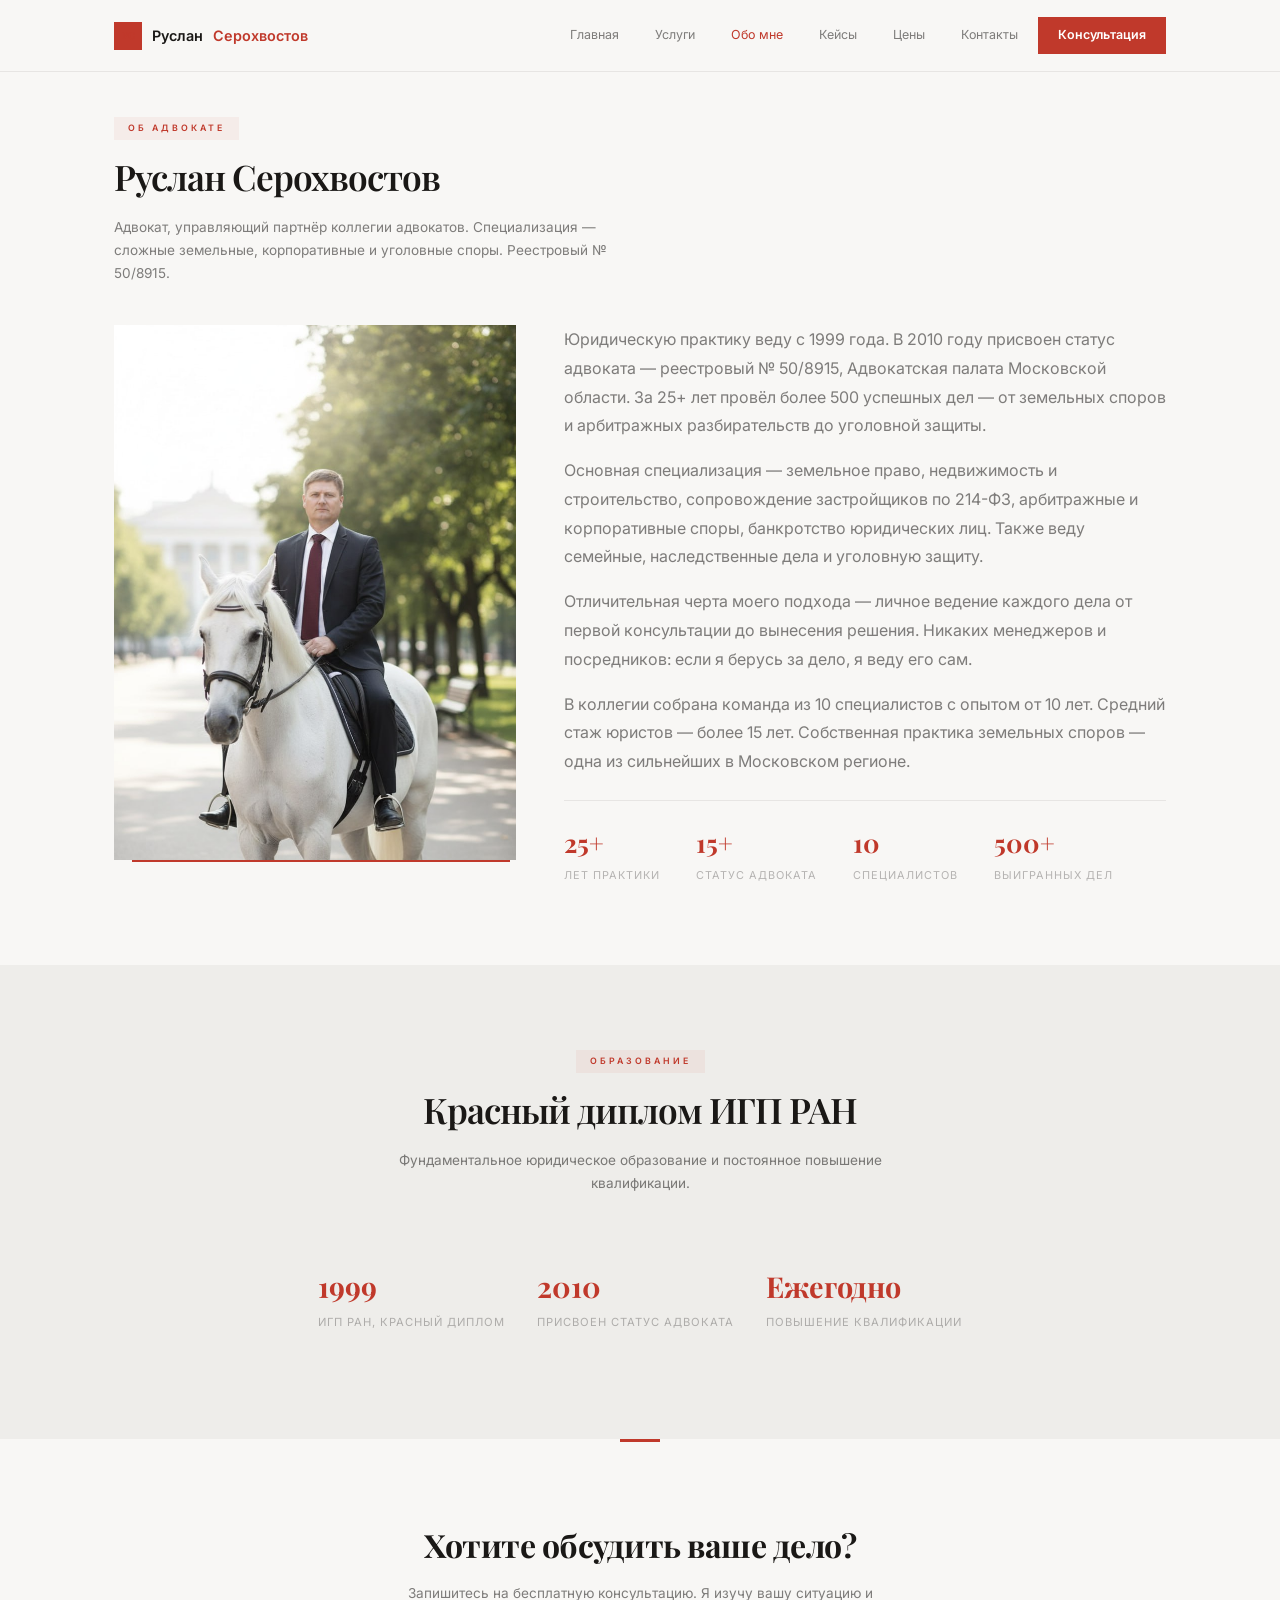
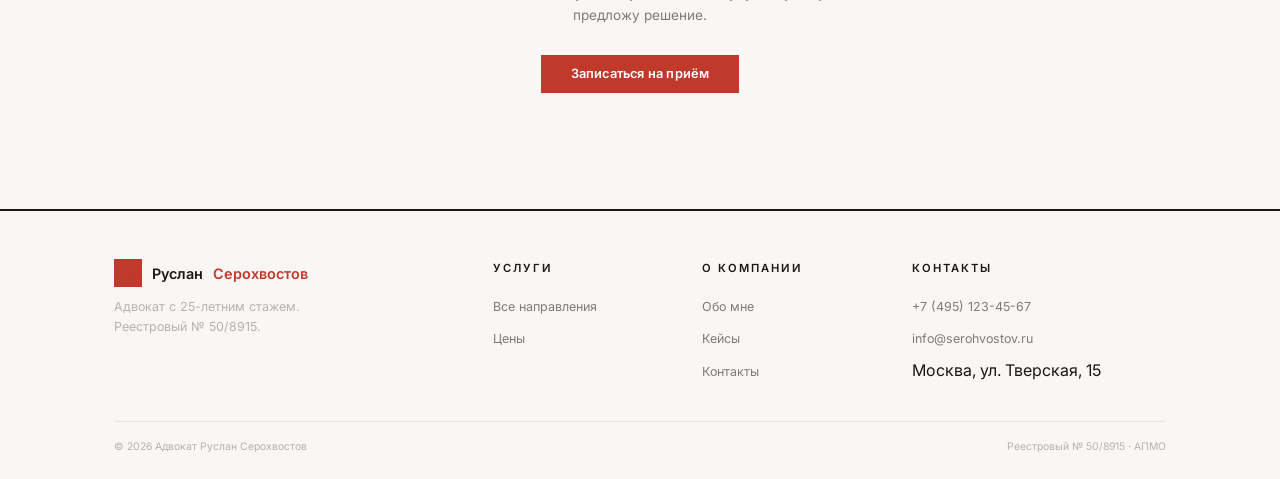
==== about.html @ 5c7d8d4b "about page: new photo" ====
<!DOCTYPE html>
<html lang="ru">
<head>
<meta charset="UTF-8">
<meta name="viewport" content="width=device-width,initial-scale=1.0">
<meta name="description" content="Об адвокате Руслане Серохвостове. Красный диплом ИГП РАН. 25 лет практики. 10 специалистов в команде.">
<title>Обо мне — Адвокат Руслан Серохвостов</title>
<link rel="stylesheet" href="css/law.css">
</head>
<body>
<header class="header">
<div class="container">
<a href="index.html" class="logo"><span class="logo-mark">РС</span>Руслан <span>Серохвостов</span></a>
<nav class="nav">
<a href="index.html">Главная</a>
<a href="services.html">Услуги</a>
<a href="about.html" class="active">Обо мне</a>
<a href="cases.html">Кейсы</a>
<a href="prices.html">Цены</a>
<a href="contacts.html">Контакты</a>
<a href="contacts.html" class="nav-cta">Консультация</a>
</nav>
<button class="menu" onclick="document.querySelector('.nav').classList.toggle('active')"><span></span><span></span><span></span></button>
</div>
</header>

<section class="section" style="padding-top:calc(72px + 40px)">
<div class="container">
<div class="s-hdr">
<span class="s-label">Об адвокате</span>
<h2 class="s-title">Руслан Серохвостов</h2>
<p class="s-sub">Адвокат, управляющий партнёр коллегии адвокатов. Специализация — сложные земельные, корпоративные и уголовные споры. Реестровый № 50/8915.</p>
</div>
<div class="hero-in" style="grid-template-columns:.8fr 1.2fr;align-items:start">
<div class="hero-img"><img src="images/about-photo.jpg" style="object-position:50% 5%"></div>
<div>
<p style="color:var(--text2);line-height:1.8;margin-bottom:16px">Юридическую практику веду с 1999 года. В 2010 году присвоен статус адвоката — реестровый № 50/8915, Адвокатская палата Московской области. За 25+ лет провёл более 500 успешных дел — от земельных споров и арбитражных разбирательств до уголовной защиты.</p>
<p style="color:var(--text2);line-height:1.8;margin-bottom:16px">Основная специализация — земельное право, недвижимость и строительство, сопровождение застройщиков по 214-ФЗ, арбитражные и корпоративные споры, банкротство юридических лиц. Также веду семейные, наследственные дела и уголовную защиту.</p>
<p style="color:var(--text2);line-height:1.8;margin-bottom:16px">Отличительная черта моего подхода — личное ведение каждого дела от первой консультации до вынесения решения. Никаких менеджеров и посредников: если я берусь за дело, я веду его сам.</p>
<p style="color:var(--text2);line-height:1.8;margin-bottom:24px">В коллегии собрана команда из 10 специалистов с опытом от 10 лет. Средний стаж юристов — более 15 лет. Собственная практика земельных споров — одна из сильнейших в Московском регионе.</p>
<div class="stats" style="border-top:1px solid var(--border);padding-top:20px">
<div><div class="stat-num">25+</div><div class="stat-label">Лет практики</div></div>
<div><div class="stat-num">15+</div><div class="stat-label">Статус адвоката</div></div>
<div><div class="stat-num">10</div><div class="stat-label">Специалистов</div></div>
<div><div class="stat-num">500+</div><div class="stat-label">Выигранных дел</div></div>
</div>
</div>
</div>
</div>
</section>

<section class="section section-alt">
<div class="container">
<div class="s-hdr" style="text-align:center">
<span class="s-label">Образование</span>
<h2 class="s-title">Красный диплом ИГП РАН</h2>
<p class="s-sub" style="margin:8px auto 0">Фундаментальное юридическое образование и постоянное повышение квалификации.</p>
</div>
<div class="trust" style="border:none">
<div><div class="trust-n">1999</div><div class="trust-l">ИГП РАН, красный диплом</div></div>
<div><div class="trust-n">2010</div><div class="trust-l">Присвоен статус адвоката</div></div>
<div><div class="trust-n">Ежегодно</div><div class="trust-l">Повышение квалификации</div></div>
</div>
</div>
</section>

<section class="section cta">
<div class="container">
<h2>Хотите обсудить ваше дело?</h2>
<p>Запишитесь на бесплатную консультацию. Я изучу вашу ситуацию и предложу решение.</p>
<div class="btns"><a href="contacts.html" class="btn btn-primary">Записаться на приём</a></div>
</div>
</section>

<footer class="footer">
<div class="container">
<div class="fgrid">
<div><a href="index.html" class="logo"><span class="logo-mark">РС</span>Руслан <span>Серохвостов</span></a><p class="fdesc">Адвокат с 25-летним стажем. Реестровый № 50/8915.</p></div>
<div><h4>Услуги</h4><ul class="flinks"><li><a href="services.html">Все направления</a></li><li><a href="prices.html">Цены</a></li></ul></div>
<div><h4>О компании</h4><ul class="flinks"><li><a href="about.html">Обо мне</a></li><li><a href="cases.html">Кейсы</a></li><li><a href="contacts.html">Контакты</a></li></ul></div>
<div><h4>Контакты</h4><ul class="flinks"><li><a href="tel:+74951234567">+7 (495) 123-45-67</a></li><li><a href="mailto:info@serohvostov.ru">info@serohvostov.ru</a></li><li>Москва, ул. Тверская, 15</li></ul></div>
</div>
<div class="fbot"><span>© 2026 Адвокат Руслан Серохвостов</span><span>Реестровый № 50/8915 · АПМО</span></div>
</div>
</footer>
</body>
</html>
---- css/law.css ----
/* ===== Адвокат Руслан Серохвостов ===== */
@import url('https://fonts.googleapis.com/css2?family=Playfair+Display:ital,wght@0,400;0,500;0,600;0,700;0,800;1,400&family=Inter:wght@300;400;500;600;700&display=swap');

:root{--red:#C0392B;--red-dark:#96281B;--red-dim:rgba(192,57,43,.06);--bg:#F8F7F5;--bg-alt:#EEEDEA;--card:#fff;--text:#1A1816;--text2:rgba(26,24,22,.55);--text3:rgba(26,24,22,.3);--border:rgba(26,24,22,.08);--font:'Inter',sans-serif;--serif:'Playfair Display',Georgia,serif;--w:1100px;--h:72px}

*,*::before,*::after{margin:0;padding:0;box-sizing:border-box}
html{scroll-behavior:smooth;font-size:16px;-webkit-font-smoothing:antialiased}
body{font-family:var(--font);background:var(--bg);color:var(--text);line-height:1.65;overflow-x:hidden}
a{color:var(--red);text-decoration:none}
a:hover{opacity:.75}
::selection{background:var(--red);color:#fff}
.container{max-width:var(--w);margin:0 auto;padding:0 24px}

/* HEADER */
.header{position:fixed;top:0;left:0;right:0;z-index:100;height:var(--h);background:rgba(248,247,245,.93);backdrop-filter:blur(14px);border-bottom:1px solid var(--border);display:flex;align-items:center}
.header .container{display:flex;align-items:center;justify-content:space-between;width:100%}
.logo{display:flex;align-items:center;gap:10px;font-weight:600;font-size:.9rem;color:var(--text)}
.logo-mark{width:28px;height:28px;background:var(--red);color:#fff;display:flex;align-items:center;justify-content:center;font-family:var(--serif);font-size:.6rem;font-weight:700}
.logo span{color:var(--red)}
.nav{display:flex;gap:4px}
.nav a{padding:8px 16px;font-size:.78rem;color:var(--text2);border-radius:0;transition:.2s}
.nav a:hover{color:var(--text)}
.nav a.active{color:var(--red)}
.nav-cta{background:var(--red)!important;color:#fff!important;padding:8px 20px!important;font-weight:600!important}
.nav-cta:hover{background:var(--red-dark)!important;opacity:1!important}
.menu{display:none;background:none;border:none;cursor:pointer;padding:8px}
.menu span{display:block;width:22px;height:1.5px;background:var(--text);margin:5px 0;border-radius:0}

/* HERO */
.hero{padding-top:var(--h);min-height:90vh;display:flex;align-items:center}
.hero-in{display:grid;grid-template-columns:1fr 1fr;gap:48px;align-items:center}
.hero h1{font-family:var(--serif);font-size:3rem;font-weight:700;line-height:1.1;letter-spacing:-1.5px;margin-bottom:16px}
.hero h1 .red{color:var(--red)}
.hero p{font-size:.9rem;color:var(--text2);line-height:1.75;margin-bottom:28px;max-width:480px}
.btns{display:flex;gap:12px;margin-bottom:36px}
.btn{display:inline-flex;align-items:center;padding:13px 30px;font-family:var(--font);font-size:.8rem;font-weight:600;border:none;cursor:pointer;letter-spacing:.2px;line-height:1;border-radius:0}
.btn-primary{background:var(--red);color:#fff}
.btn-primary:hover{background:var(--red-dark);color:#fff;opacity:1}
.btn-ghost{background:transparent;color:var(--text);border:1.5px solid var(--border)}
.btn-ghost:hover{border-color:var(--red);color:var(--red)}
.stats{display:flex;gap:36px;padding-top:24px;border-top:1px solid var(--border)}
.stat-num{font-family:var(--serif);font-size:1.6rem;font-weight:700;color:var(--red)}
.stat-label{font-size:.68rem;color:var(--text3);text-transform:uppercase;letter-spacing:1px;margin-top:4px}
.hero-img{position:relative}
.hero-img img{width:100%;aspect-ratio:3/4;object-fit:cover;object-position:50% 5%;filter:grayscale(.25)}
.hero-img::before{content:'';position:absolute;inset:12px;border:2px solid var(--red);z-index:-1;transform:translate(6px,6px)}

/* TRUST */
.trust{display:flex;gap:32px;justify-content:center;padding:28px 0;border-top:1px solid var(--border);border-bottom:1px solid var(--border)}
.trust-n{font-family:var(--serif);font-size:1.8rem;font-weight:700;color:var(--red)}
.trust-l{font-size:.7rem;color:var(--text3);text-transform:uppercase;letter-spacing:1px;margin-top:2px}

/* SECTION */
.section{padding:80px 0}
.section-alt{background:var(--bg-alt)}
.s-hdr{margin-bottom:40px}
.s-label{display:inline-block;font-size:.55rem;font-weight:600;text-transform:uppercase;letter-spacing:3px;color:var(--red);margin-bottom:8px;background:var(--red-dim);padding:4px 14px}
.s-title{font-family:var(--serif);font-size:2.2rem;font-weight:600;letter-spacing:-1px;margin-bottom:10px}
.s-sub{font-size:.85rem;color:var(--text2);max-width:520px;line-height:1.7}

/* SERVICES */
.serv{display:grid;grid-template-columns:1fr 1fr;gap:0;border-top:1px solid var(--border)}
.serv-i{padding:32px 0;border-bottom:1px solid var(--border);border-right:1px solid var(--border);transition:.2s}
.serv-i:nth-child(even){border-right:none}
.serv-i:hover{background:var(--bg-alt);padding-left:16px;padding-right:16px}
.serv-t{font-size:.95rem;font-weight:600;margin-bottom:4px;font-family:var(--serif)}
.serv-d{font-size:.78rem;color:var(--text2);line-height:1.6}

/* CASES */
.clist{border-top:2px solid var(--text)}
.crow{display:grid;grid-template-columns:1fr 2.5fr 1fr;gap:20px;padding:24px 0;border-bottom:1px solid var(--border);align-items:center;transition:.2s;cursor:default}
.crow:hover{background:var(--bg-alt);margin:0 -12px;padding:24px 12px}
.ccat{font-size:.62rem;font-weight:600;text-transform:uppercase;letter-spacing:1.5px;color:var(--text3)}
.cname{font-family:var(--serif);font-size:.88rem}
.cout{text-align:right;font-size:.78rem;font-weight:600;color:var(--red)}

/* PROCESS */
.pgrid{display:grid;grid-template-columns:repeat(5,1fr);gap:16px;counter-reset:p}
.pcard{padding:24px 16px;background:var(--card);border:1px solid var(--border);text-align:center;counter-increment:p;transition:.2s}
.pcard:hover{background:var(--bg-alt);transform:translateY(-3px)}
.pcard::before{content:'0' counter(p);display:block;font-family:var(--serif);font-size:1.6rem;font-weight:700;color:var(--red);margin-bottom:8px;opacity:.15}
.pt{font-size:.82rem;font-weight:600;margin-bottom:4px}
.pd{font-size:.72rem;color:var(--text3)}

/* TESTIMONIALS */
.tgrid{display:grid;grid-template-columns:1fr 1fr;gap:20px}
.tcard{padding:28px;background:var(--card);border:1px solid var(--border);position:relative}
.tcard::before{content:'"';font-family:var(--serif);font-size:4rem;line-height:1;position:absolute;top:8px;right:20px;color:var(--red);opacity:.05}
.tt{font-size:.82rem;color:var(--text2);line-height:1.7;font-style:italic;margin-bottom:12px}
.ta{font-size:.78rem;font-weight:600;font-family:var(--serif)}
.tr{font-size:.65rem;color:var(--text3)}

/* CTA */
.cta{text-align:center;position:relative}
.cta::before{content:'';position:absolute;top:0;left:50%;transform:translateX(-50%);width:40px;height:3px;background:var(--red)}
.cta h2{font-family:var(--serif);font-size:2rem;font-weight:700;letter-spacing:-.5px;margin-bottom:10px}
.cta p{font-size:.85rem;color:var(--text2);margin-bottom:28px;max-width:480px;margin-left:auto;margin-right:auto}
.cta .btns{justify-content:center}

/* FOOTER */
.footer{border-top:2px solid var(--text);padding:48px 0 24px}
.fgrid{display:grid;grid-template-columns:2fr 1fr 1fr 1.5fr;gap:40px;margin-bottom:32px}
.fdesc{font-size:.78rem;color:var(--text3);margin-top:10px;line-height:1.6;max-width:260px}
.footer h4{font-size:.7rem;font-weight:600;text-transform:uppercase;letter-spacing:2px;margin-bottom:14px}
.flinks{list-style:none}
.flinks li{margin-bottom:6px}
.flinks a{font-size:.78rem;color:var(--text2)}
.flinks a:hover{color:var(--red)}
.fbot{border-top:1px solid var(--border);padding-top:16px;display:flex;justify-content:space-between;font-size:.65rem;color:var(--text3)}

/* REVEAL */
.r{opacity:0;transform:translateY(20px);transition:all .5s ease}
.r.v{opacity:1;transform:translateY(0)}

/* RESPONSIVE */
@media(max-width:1024px){
  .hero-in{grid-template-columns:1fr;gap:32px}
  .hero-img{order:-1}.hero-img img{max-height:360px}
  .hero h1{font-size:2.2rem}
  .serv{grid-template-columns:1fr}
  .serv-i:nth-child(even){border-right:1px solid var(--border)}
  .crow{grid-template-columns:1fr 1.5fr 1fr}
  .pgrid{grid-template-columns:repeat(3,1fr)}
}
@media(max-width:768px){
  .nav{display:none}.menu{display:block}
  .hero h1{font-size:1.8rem}
  .stats{flex-wrap:wrap;gap:20px}
  .btns{flex-direction:column}
  .trust{flex-wrap:wrap;gap:16px}
  .crow{grid-template-columns:1fr;gap:4px}
  .cout{text-align:left}
  .pgrid{grid-template-columns:1fr 1fr}
  .tgrid{grid-template-columns:1fr}
  .fgrid{grid-template-columns:1fr 1fr}
}
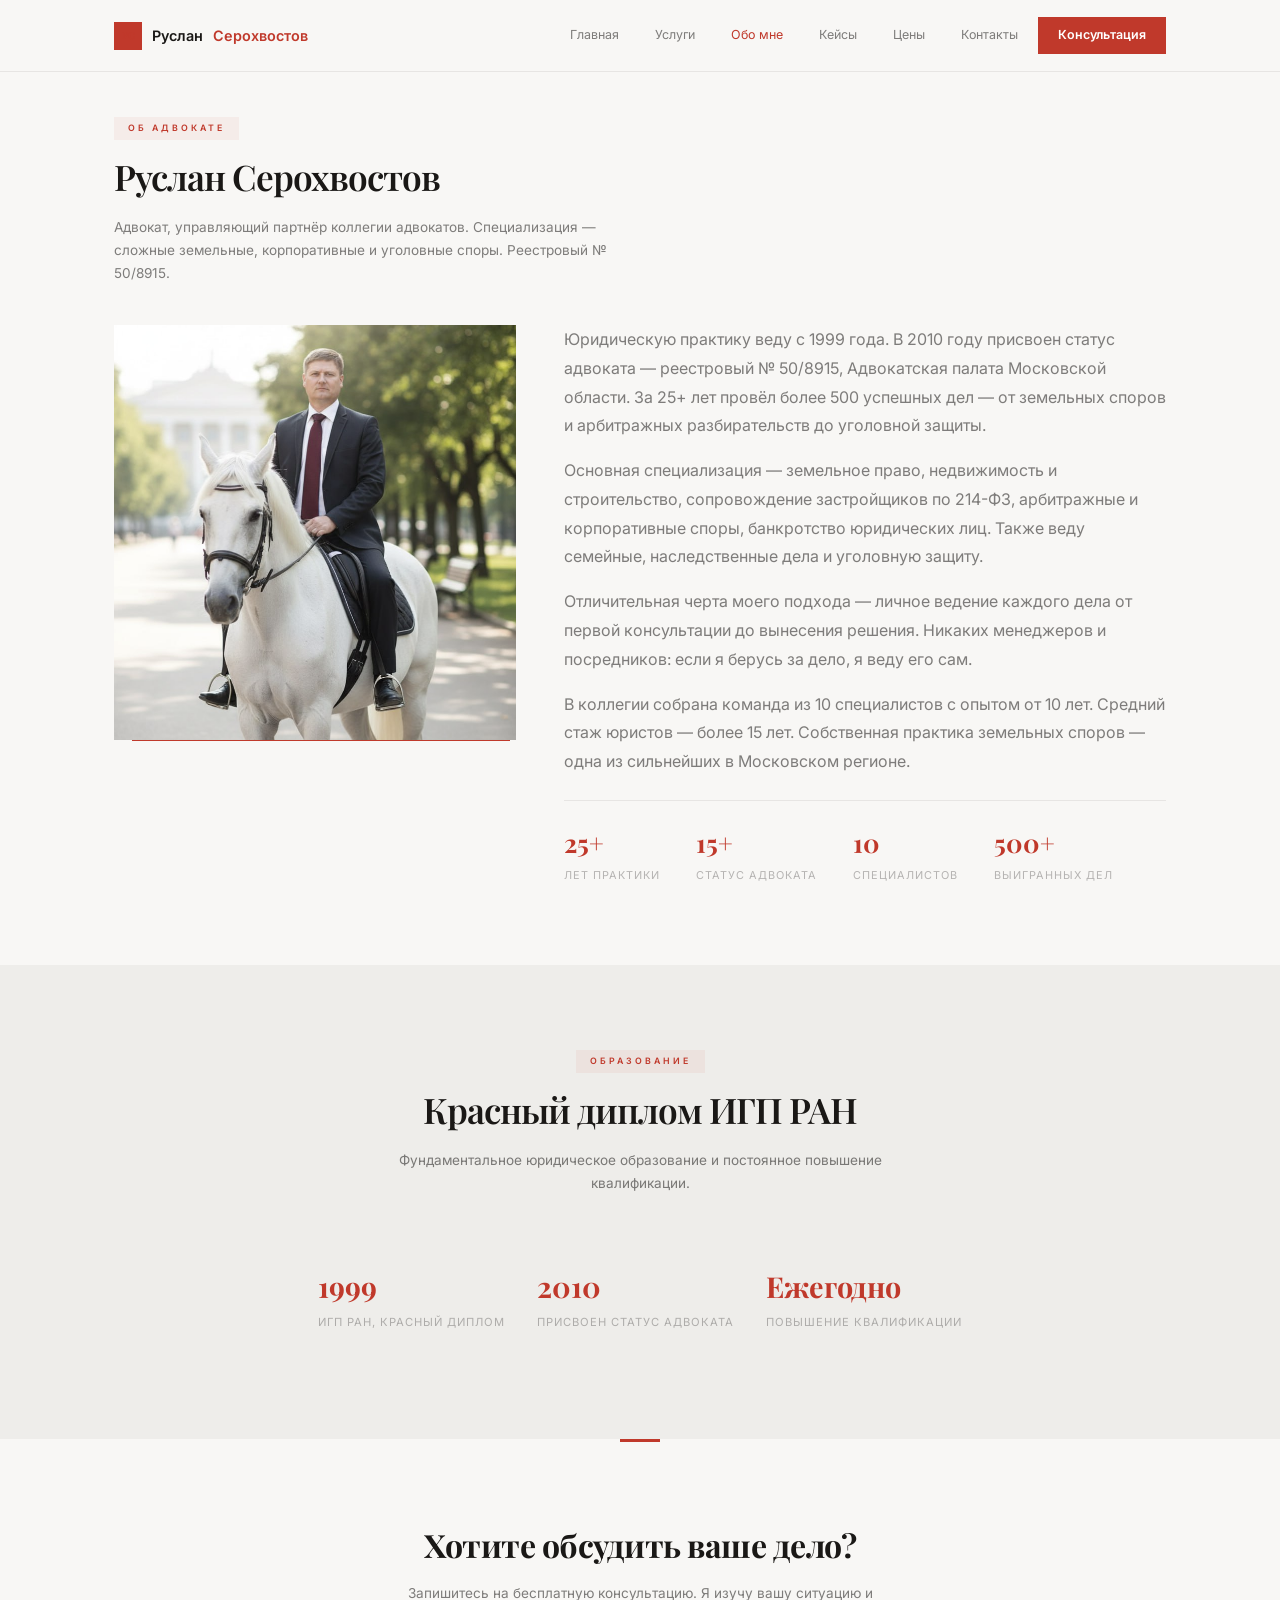
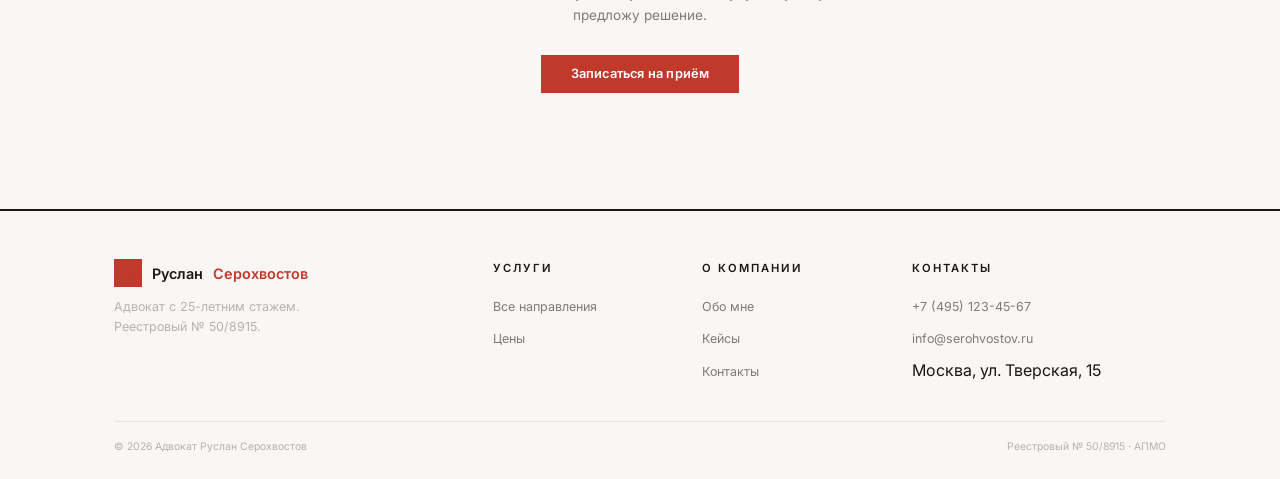
==== commit 2155628e: "menu fix + photo crop via margin-top" ====
--- a/about.html
+++ b/about.html
@@ -20,7 +20,7 @@
 <a href="contacts.html">Контакты</a>
 <a href="contacts.html" class="nav-cta">Консультация</a>
 </nav>
-<button class="menu" onclick="document.querySelector('.nav').classList.toggle('active')"><span></span><span></span><span></span></button>
+<button class="menu" id="menuBtn"><span></span><span></span><span></span></button>
 </div>
 </header>
 
--- a/css/law.css
+++ b/css/law.css
@@ -41,8 +41,9 @@
 .stats{display:flex;gap:36px;padding-top:24px;border-top:1px solid var(--border)}
 .stat-num{font-family:var(--serif);font-size:1.6rem;font-weight:700;color:var(--red)}
 .stat-label{font-size:.68rem;color:var(--text3);text-transform:uppercase;letter-spacing:1px;margin-top:4px}
-.hero-img{position:relative}
-.hero-img img{width:100%;aspect-ratio:3/4;object-fit:cover;object-position:50% 5%;filter:grayscale(.25)}
+.hero-img{position:relative;overflow:hidden}
+.hero-img img{width:100%;aspect-ratio:3/4;object-fit:cover;filter:grayscale(.25);margin-top:-30%}
+@media(max-width:768px){.hero-img img{margin-top:-20%}}
 .hero-img::before{content:'';position:absolute;inset:12px;border:2px solid var(--red);z-index:-1;transform:translate(6px,6px)}
 
 /* TRUST */
@@ -124,6 +125,9 @@
 }
 @media(max-width:768px){
   .nav{display:none}.menu{display:block}
+  .nav.active{display:flex;flex-direction:column;position:fixed;top:var(--h);left:0;right:0;background:var(--bg);padding:16px 24px 24px;border-bottom:2px solid var(--border);z-index:99;gap:4px}
+  .nav.active a{padding:12px 16px;width:100%}
+  .nav.active .nav-cta{margin-left:0!important;text-align:center}
   .hero h1{font-size:1.8rem}
   .stats{flex-wrap:wrap;gap:20px}
   .btns{flex-direction:column}
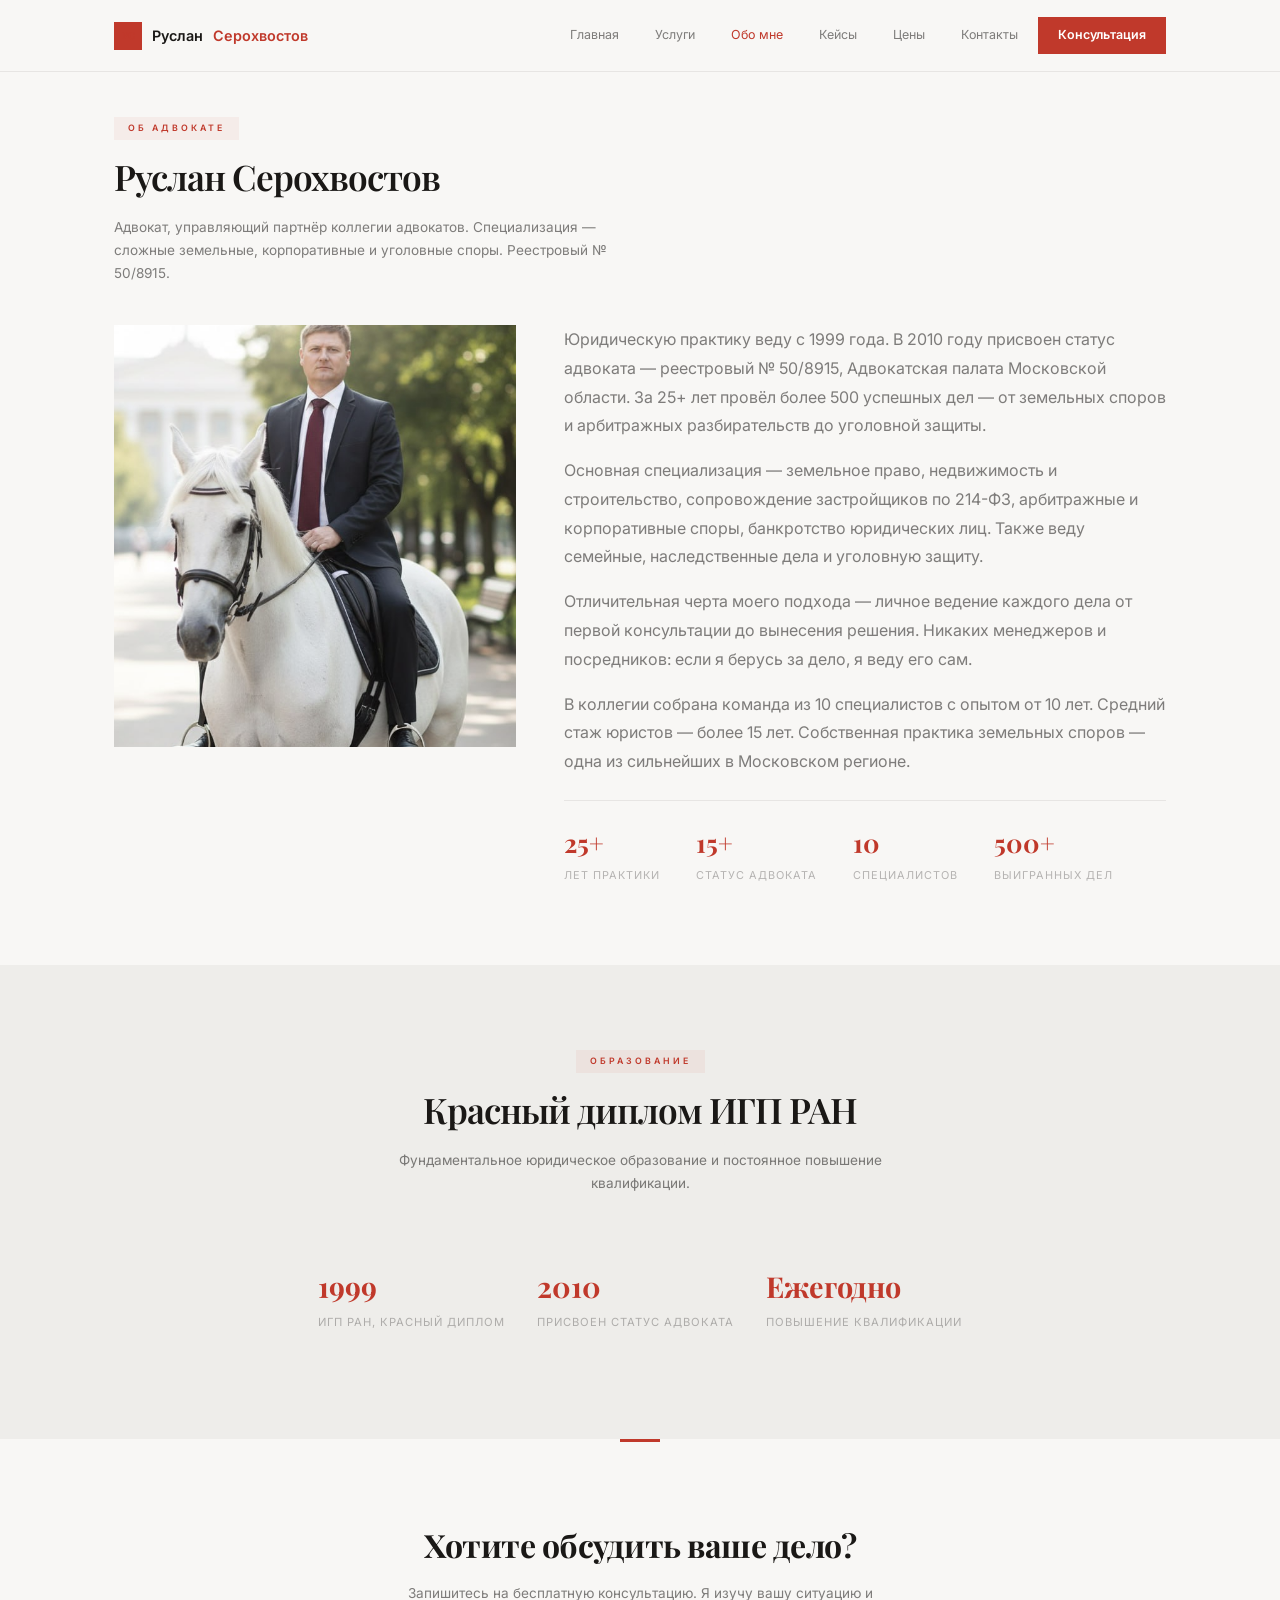
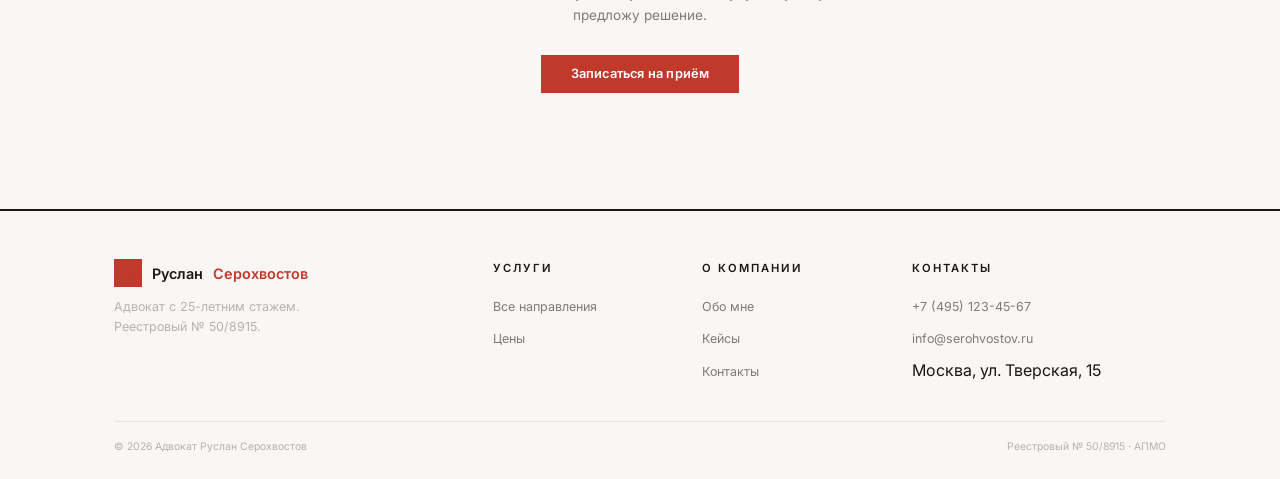
==== commit 7239b508: "about photo scale 1.25" ====
--- a/about.html
+++ b/about.html
@@ -32,7 +32,7 @@
 <p class="s-sub">Адвокат, управляющий партнёр коллегии адвокатов. Специализация — сложные земельные, корпоративные и уголовные споры. Реестровый № 50/8915.</p>
 </div>
 <div class="hero-in" style="grid-template-columns:.8fr 1.2fr;align-items:start">
-<div class="hero-img"><img src="images/about-photo.jpg" style="object-position:50% 5%"></div>
+<div class="hero-img"><img src="images/about-photo.jpg" style="object-position:50% 5%;transform:scale(1.25)"></div>
 <div>
 <p style="color:var(--text2);line-height:1.8;margin-bottom:16px">Юридическую практику веду с 1999 года. В 2010 году присвоен статус адвоката — реестровый № 50/8915, Адвокатская палата Московской области. За 25+ лет провёл более 500 успешных дел — от земельных споров и арбитражных разбирательств до уголовной защиты.</p>
 <p style="color:var(--text2);line-height:1.8;margin-bottom:16px">Основная специализация — земельное право, недвижимость и строительство, сопровождение застройщиков по 214-ФЗ, арбитражные и корпоративные споры, банкротство юридических лиц. Также веду семейные, наследственные дела и уголовную защиту.</p>
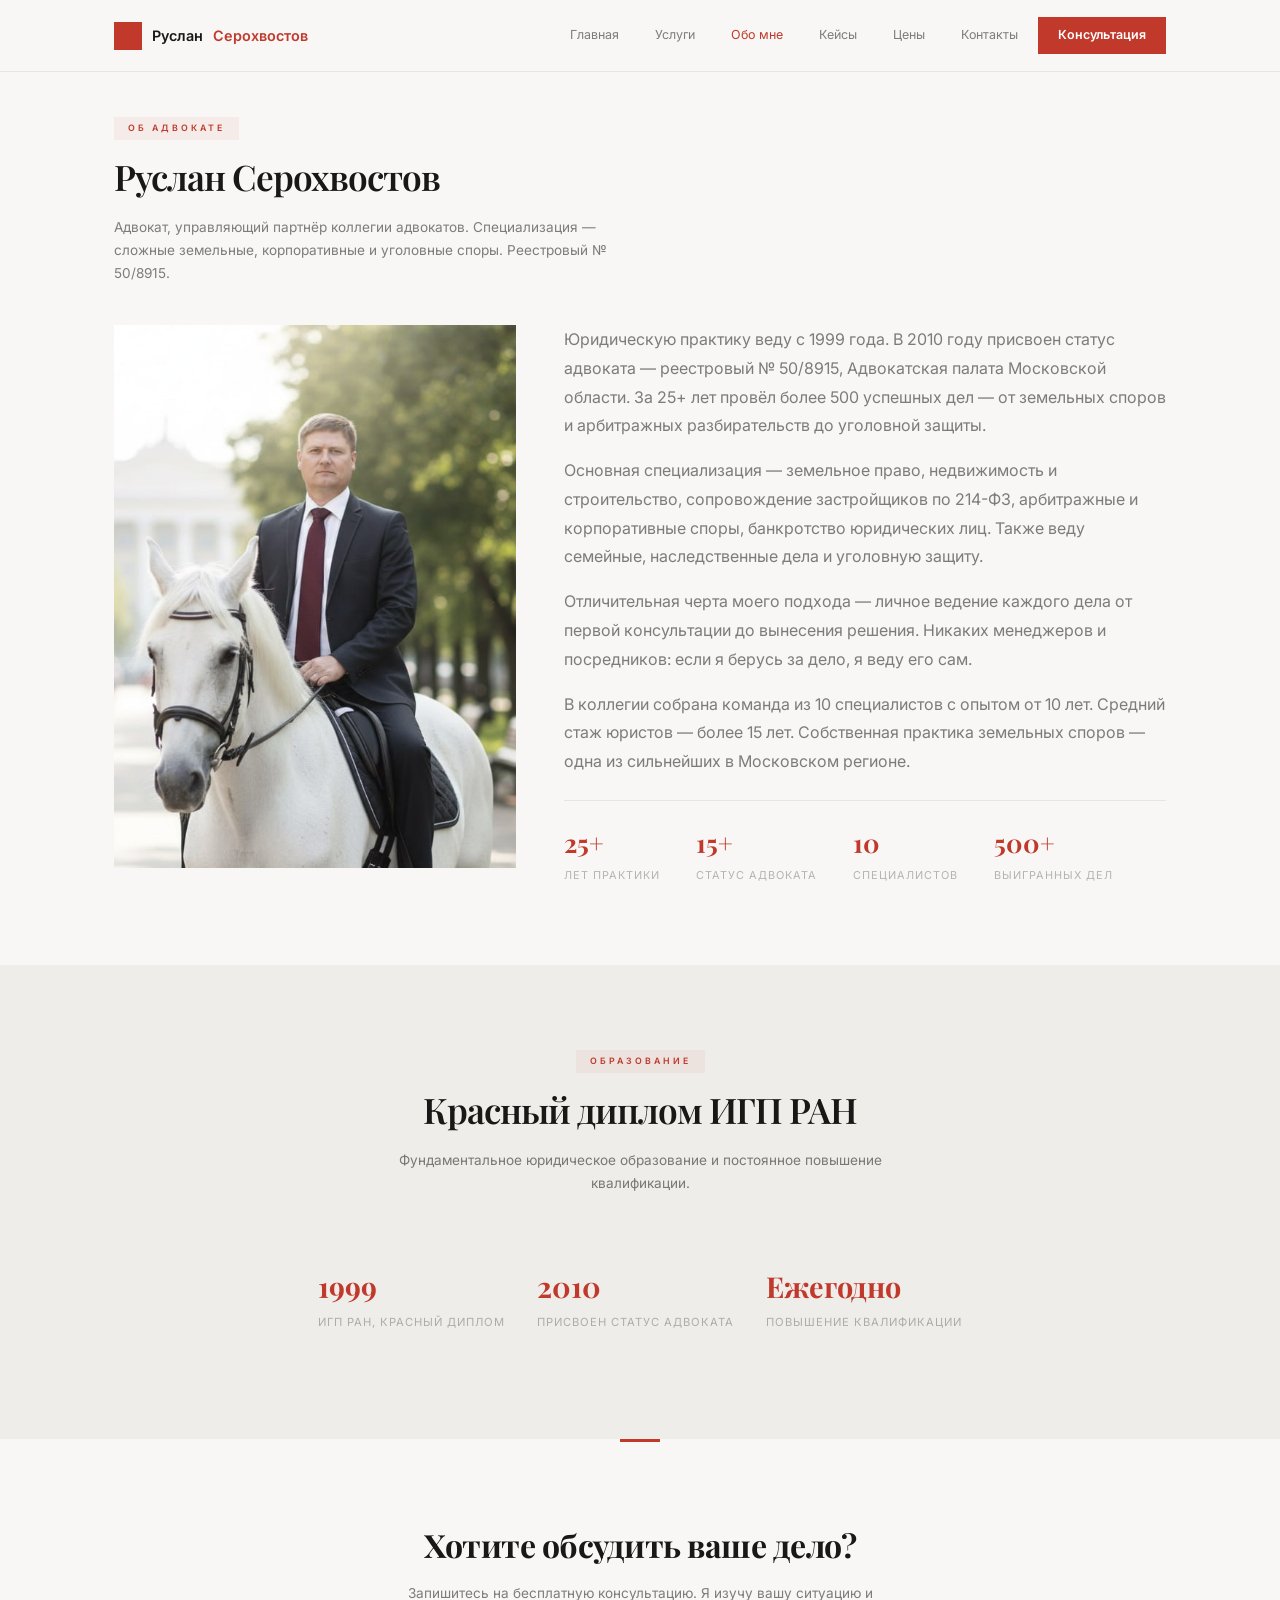
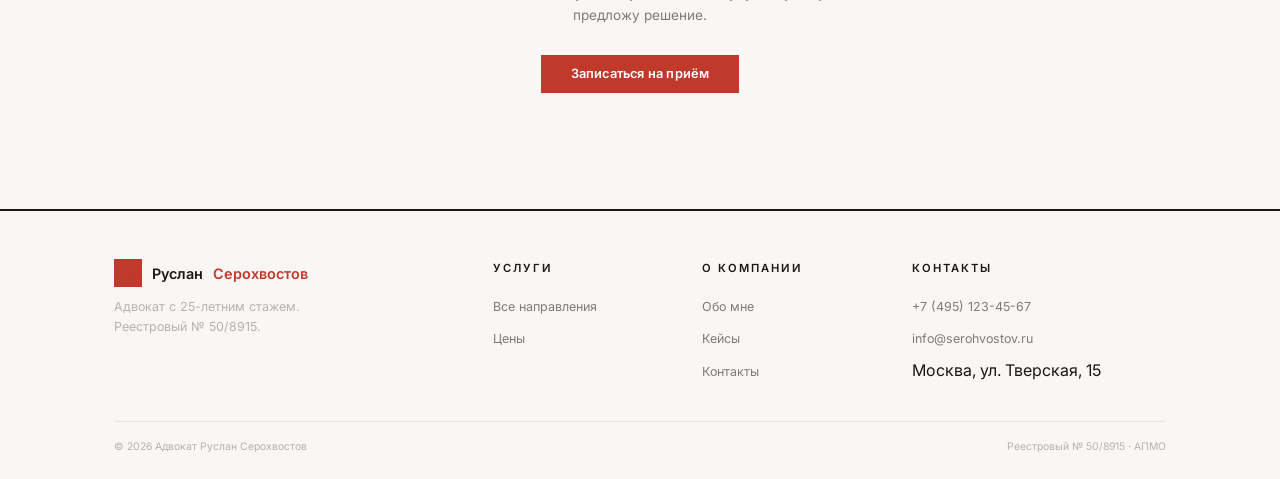
==== commit 77e2f34e: "about photo scale 1.45" ====
--- a/about.html
+++ b/about.html
@@ -32,7 +32,7 @@
 <p class="s-sub">Адвокат, управляющий партнёр коллегии адвокатов. Специализация — сложные земельные, корпоративные и уголовные споры. Реестровый № 50/8915.</p>
 </div>
 <div class="hero-in" style="grid-template-columns:.8fr 1.2fr;align-items:start">
-<div class="hero-img"><img src="images/about-photo.jpg" style="object-position:50% 5%;transform:scale(1.25)"></div>
+<div class="hero-img"><img src="images/about-photo.jpg" style="object-position:50% 5%;transform:scale(1.45)"></div>
 <div>
 <p style="color:var(--text2);line-height:1.8;margin-bottom:16px">Юридическую практику веду с 1999 года. В 2010 году присвоен статус адвоката — реестровый № 50/8915, Адвокатская палата Московской области. За 25+ лет провёл более 500 успешных дел — от земельных споров и арбитражных разбирательств до уголовной защиты.</p>
 <p style="color:var(--text2);line-height:1.8;margin-bottom:16px">Основная специализация — земельное право, недвижимость и строительство, сопровождение застройщиков по 214-ФЗ, арбитражные и корпоративные споры, банкротство юридических лиц. Также веду семейные, наследственные дела и уголовную защиту.</p>
--- a/css/law.css
+++ b/css/law.css
@@ -42,8 +42,7 @@
 .stat-num{font-family:var(--serif);font-size:1.6rem;font-weight:700;color:var(--red)}
 .stat-label{font-size:.68rem;color:var(--text3);text-transform:uppercase;letter-spacing:1px;margin-top:4px}
 .hero-img{position:relative;overflow:hidden}
-.hero-img img{width:100%;aspect-ratio:3/4;object-fit:cover;filter:grayscale(.25);margin-top:-30%}
-@media(max-width:768px){.hero-img img{margin-top:-20%}}
+.hero-img img{width:100%;aspect-ratio:3/4;object-fit:cover;filter:grayscale(.25);margin-top:0;object-position:50% 0%}
 .hero-img::before{content:'';position:absolute;inset:12px;border:2px solid var(--red);z-index:-1;transform:translate(6px,6px)}
 
 /* TRUST */
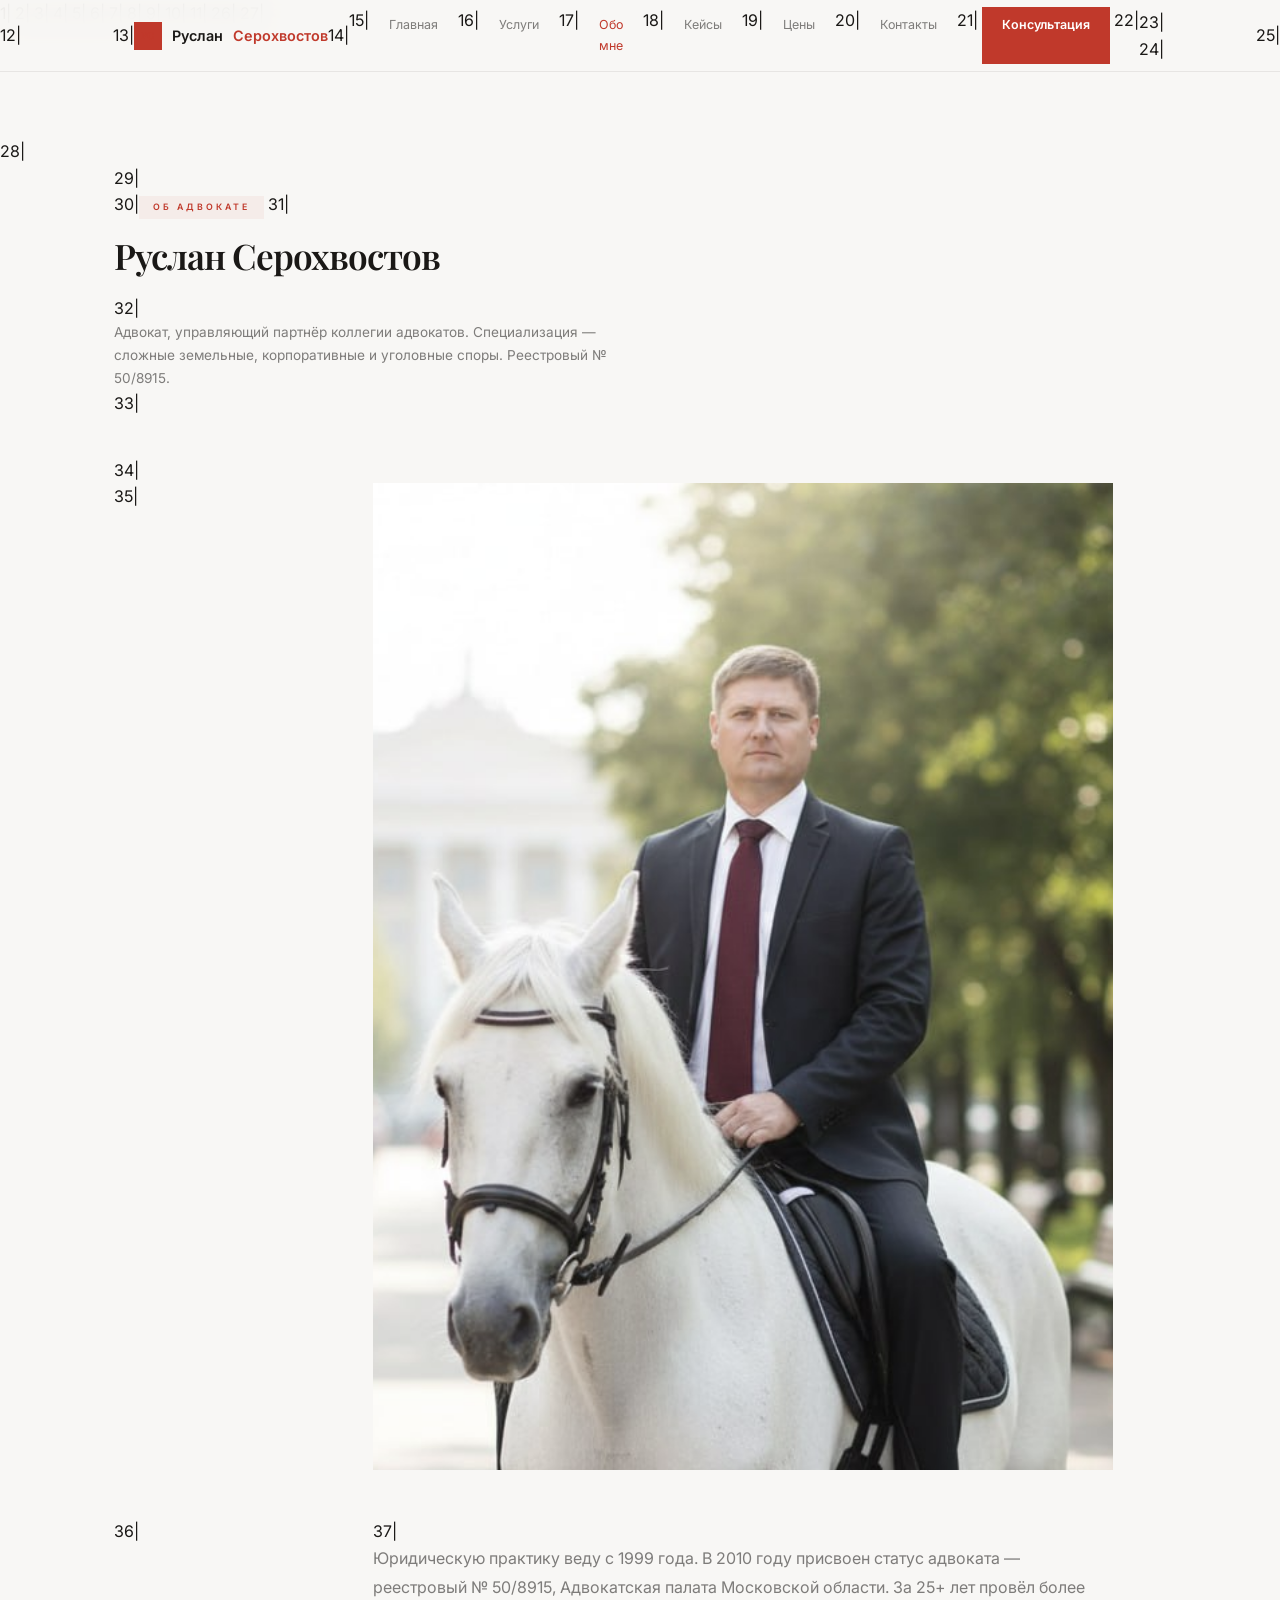
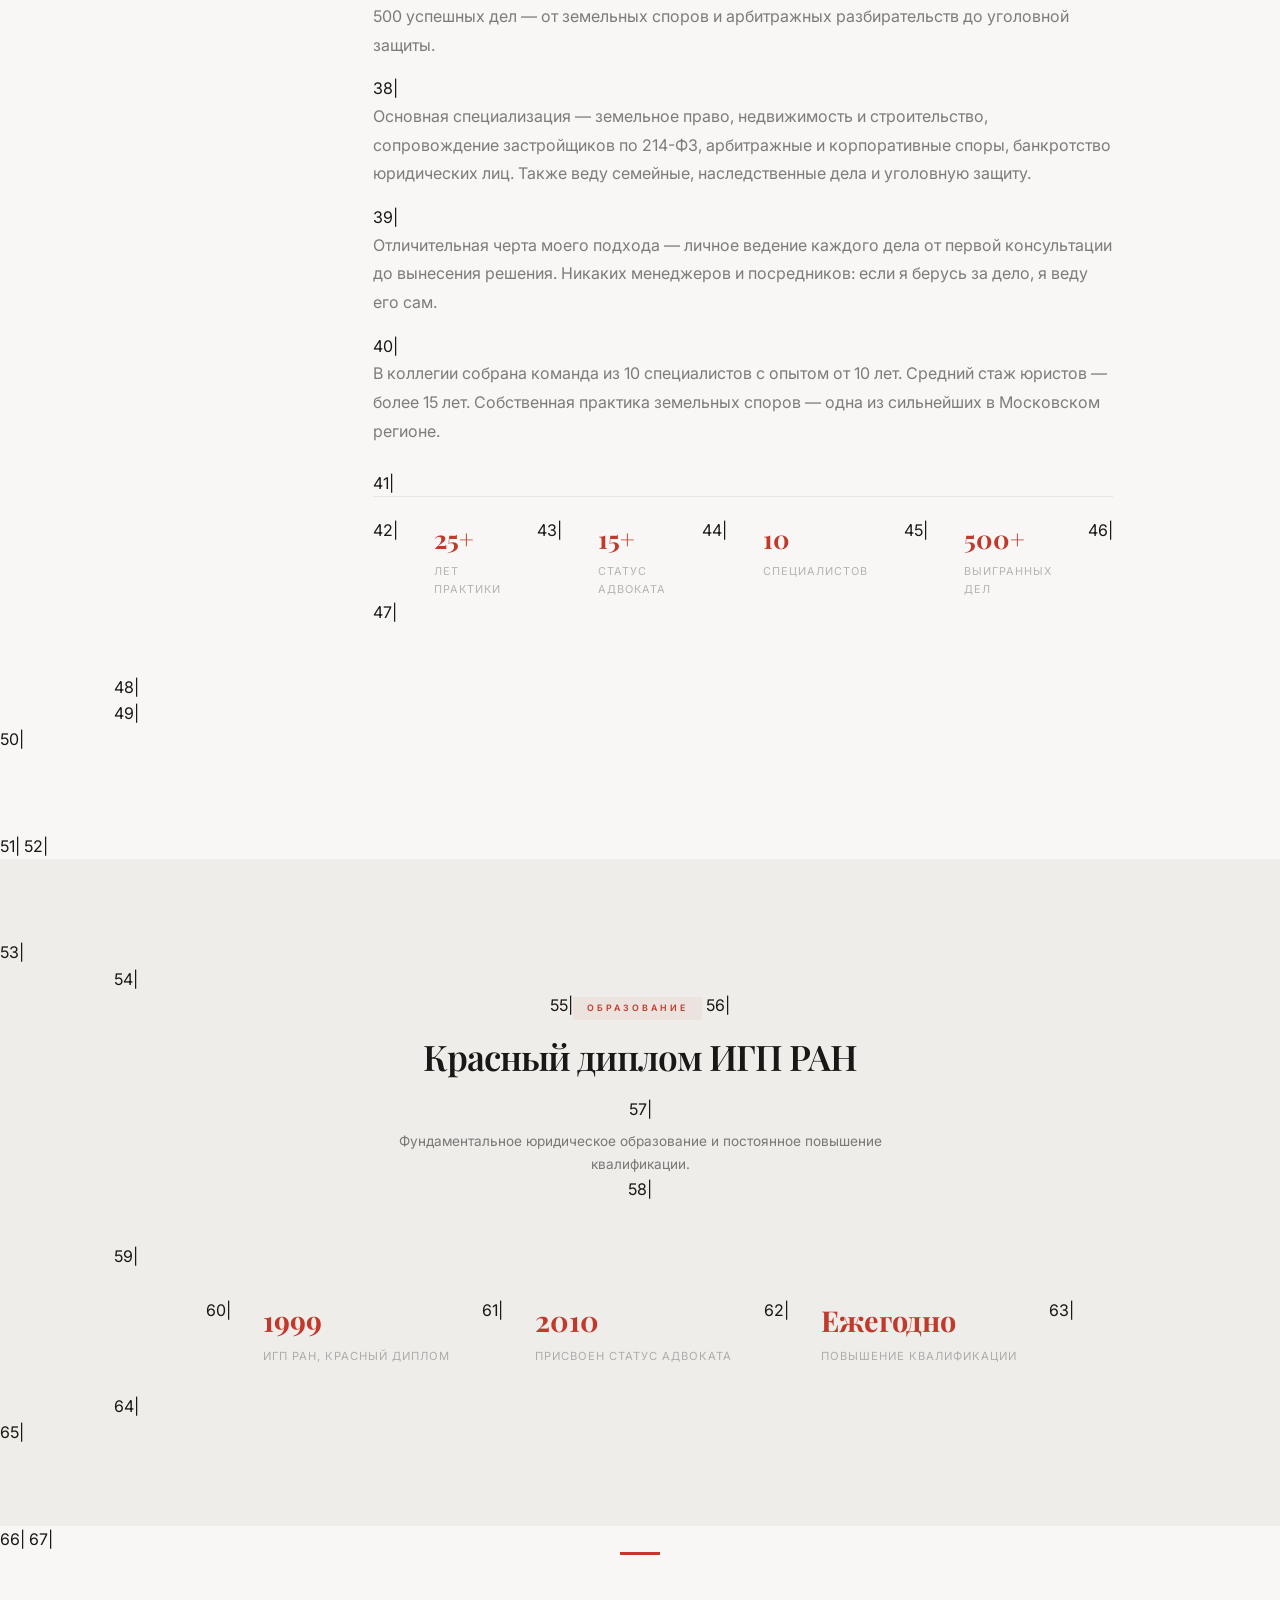
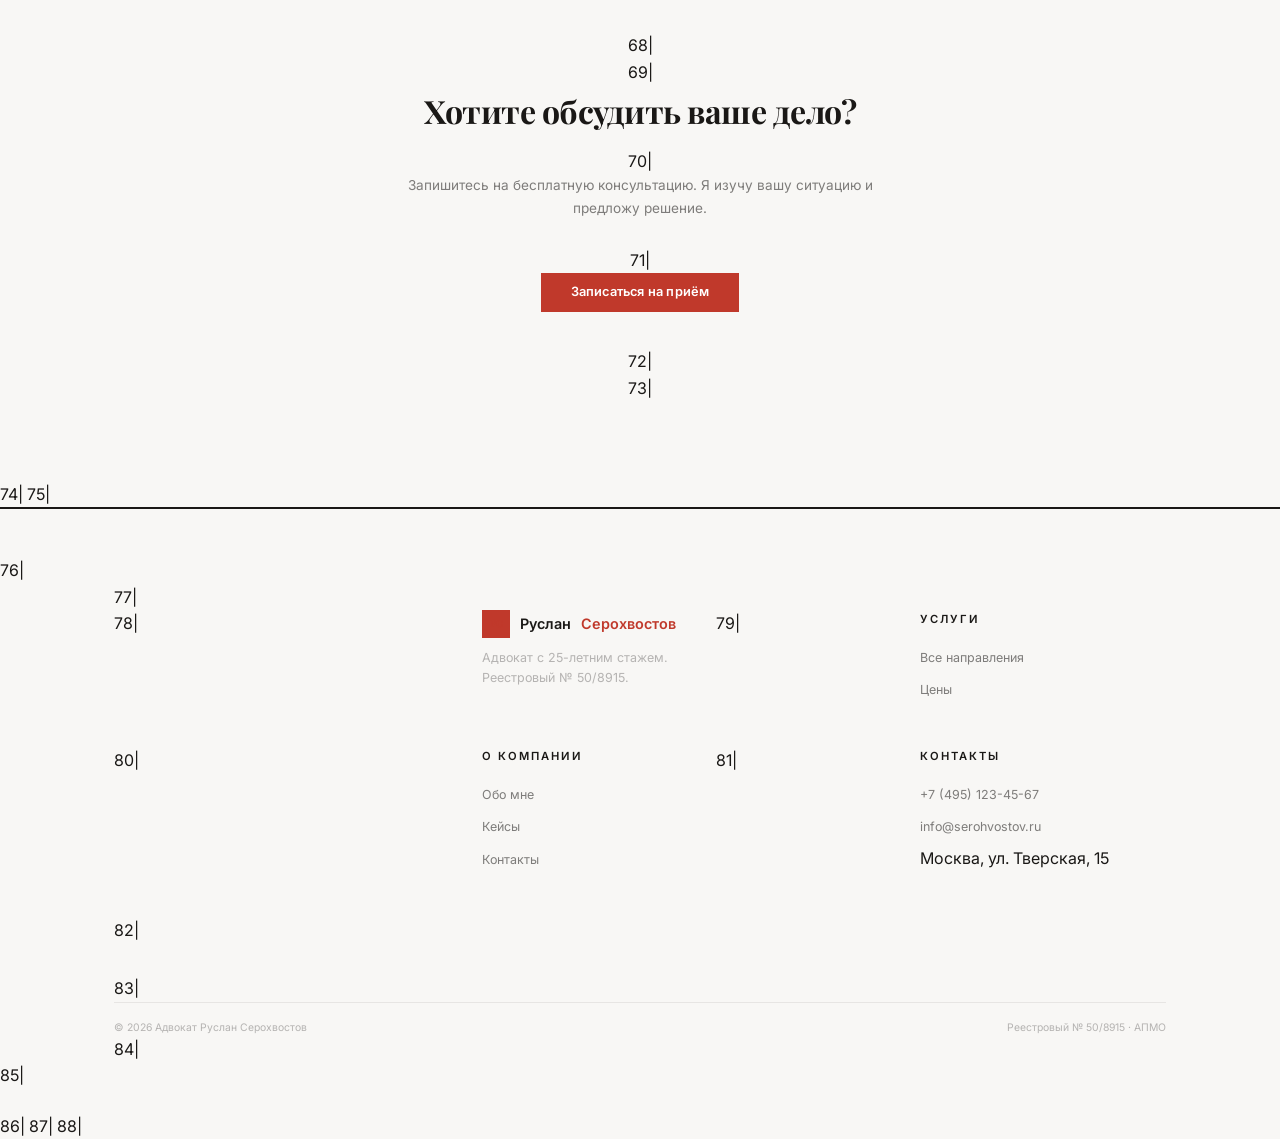
==== commit 9fd8b18d: "menu js all pages + photo push down" ====
--- a/about.html
+++ b/about.html
@@ -1,87 +1,98 @@
-<!DOCTYPE html>
-<html lang="ru">
-<head>
-<meta charset="UTF-8">
-<meta name="viewport" content="width=device-width,initial-scale=1.0">
-<meta name="description" content="Об адвокате Руслане Серохвостове. Красный диплом ИГП РАН. 25 лет практики. 10 специалистов в команде.">
-<title>Обо мне — Адвокат Руслан Серохвостов</title>
-<link rel="stylesheet" href="css/law.css">
-</head>
-<body>
-<header class="header">
-<div class="container">
-<a href="index.html" class="logo"><span class="logo-mark">РС</span>Руслан <span>Серохвостов</span></a>
-<nav class="nav">
-<a href="index.html">Главная</a>
-<a href="services.html">Услуги</a>
-<a href="about.html" class="active">Обо мне</a>
-<a href="cases.html">Кейсы</a>
-<a href="prices.html">Цены</a>
-<a href="contacts.html">Контакты</a>
-<a href="contacts.html" class="nav-cta">Консультация</a>
-</nav>
-<button class="menu" id="menuBtn"><span></span><span></span><span></span></button>
-</div>
-</header>
+     1|<!DOCTYPE html>
+     2|<html lang="ru">
+     3|<head>
+     4|<meta charset="UTF-8">
+     5|<meta name="viewport" content="width=device-width,initial-scale=1.0">
+     6|<meta name="description" content="Об адвокате Руслане Серохвостове. Красный диплом ИГП РАН. 25 лет практики. 10 специалистов в команде.">
+     7|<title>Обо мне — Адвокат Руслан Серохвостов</title>
+     8|<link rel="stylesheet" href="css/law.css">
+     9|</head>
+    10|<body>
+    11|<header class="header">
+    12|<div class="container">
+    13|<a href="index.html" class="logo"><span class="logo-mark">РС</span>Руслан <span>Серохвостов</span></a>
+    14|<nav class="nav">
+    15|<a href="index.html">Главная</a>
+    16|<a href="services.html">Услуги</a>
+    17|<a href="about.html" class="active">Обо мне</a>
+    18|<a href="cases.html">Кейсы</a>
+    19|<a href="prices.html">Цены</a>
+    20|<a href="contacts.html">Контакты</a>
+    21|<a href="contacts.html" class="nav-cta">Консультация</a>
+    22|</nav>
+    23|<button class="menu" id="menuBtn"><span></span><span></span><span></span></button>
+    24|</div>
+    25|</header>
+    26|
+    27|<section class="section" style="padding-top:calc(72px + 40px)">
+    28|<div class="container">
+    29|<div class="s-hdr">
+    30|<span class="s-label">Об адвокате</span>
+    31|<h2 class="s-title">Руслан Серохвостов</h2>
+    32|<p class="s-sub">Адвокат, управляющий партнёр коллегии адвокатов. Специализация — сложные земельные, корпоративные и уголовные споры. Реестровый № 50/8915.</p>
+    33|</div>
+    34|<div class="hero-in" style="grid-template-columns:.8fr 1.2fr;align-items:start">
+    35|<div class="hero-img"><img src="images/about-photo.jpg" style="object-position:50% 5%;transform:scale(1.45)"></div>
+    36|<div>
+    37|<p style="color:var(--text2);line-height:1.8;margin-bottom:16px">Юридическую практику веду с 1999 года. В 2010 году присвоен статус адвоката — реестровый № 50/8915, Адвокатская палата Московской области. За 25+ лет провёл более 500 успешных дел — от земельных споров и арбитражных разбирательств до уголовной защиты.</p>
+    38|<p style="color:var(--text2);line-height:1.8;margin-bottom:16px">Основная специализация — земельное право, недвижимость и строительство, сопровождение застройщиков по 214-ФЗ, арбитражные и корпоративные споры, банкротство юридических лиц. Также веду семейные, наследственные дела и уголовную защиту.</p>
+    39|<p style="color:var(--text2);line-height:1.8;margin-bottom:16px">Отличительная черта моего подхода — личное ведение каждого дела от первой консультации до вынесения решения. Никаких менеджеров и посредников: если я берусь за дело, я веду его сам.</p>
+    40|<p style="color:var(--text2);line-height:1.8;margin-bottom:24px">В коллегии собрана команда из 10 специалистов с опытом от 10 лет. Средний стаж юристов — более 15 лет. Собственная практика земельных споров — одна из сильнейших в Московском регионе.</p>
+    41|<div class="stats" style="border-top:1px solid var(--border);padding-top:20px">
+    42|<div><div class="stat-num">25+</div><div class="stat-label">Лет практики</div></div>
+    43|<div><div class="stat-num">15+</div><div class="stat-label">Статус адвоката</div></div>
+    44|<div><div class="stat-num">10</div><div class="stat-label">Специалистов</div></div>
+    45|<div><div class="stat-num">500+</div><div class="stat-label">Выигранных дел</div></div>
+    46|</div>
+    47|</div>
+    48|</div>
+    49|</div>
+    50|</section>
+    51|
+    52|<section class="section section-alt">
+    53|<div class="container">
+    54|<div class="s-hdr" style="text-align:center">
+    55|<span class="s-label">Образование</span>
+    56|<h2 class="s-title">Красный диплом ИГП РАН</h2>
+    57|<p class="s-sub" style="margin:8px auto 0">Фундаментальное юридическое образование и постоянное повышение квалификации.</p>
+    58|</div>
+    59|<div class="trust" style="border:none">
+    60|<div><div class="trust-n">1999</div><div class="trust-l">ИГП РАН, красный диплом</div></div>
+    61|<div><div class="trust-n">2010</div><div class="trust-l">Присвоен статус адвоката</div></div>
+    62|<div><div class="trust-n">Ежегодно</div><div class="trust-l">Повышение квалификации</div></div>
+    63|</div>
+    64|</div>
+    65|</section>
+    66|
+    67|<section class="section cta">
+    68|<div class="container">
+    69|<h2>Хотите обсудить ваше дело?</h2>
+    70|<p>Запишитесь на бесплатную консультацию. Я изучу вашу ситуацию и предложу решение.</p>
+    71|<div class="btns"><a href="contacts.html" class="btn btn-primary">Записаться на приём</a></div>
+    72|</div>
+    73|</section>
+    74|
+    75|<footer class="footer">
+    76|<div class="container">
+    77|<div class="fgrid">
+    78|<div><a href="index.html" class="logo"><span class="logo-mark">РС</span>Руслан <span>Серохвостов</span></a><p class="fdesc">Адвокат с 25-летним стажем. Реестровый № 50/8915.</p></div>
+    79|<div><h4>Услуги</h4><ul class="flinks"><li><a href="services.html">Все направления</a></li><li><a href="prices.html">Цены</a></li></ul></div>
+    80|<div><h4>О компании</h4><ul class="flinks"><li><a href="about.html">Обо мне</a></li><li><a href="cases.html">Кейсы</a></li><li><a href="contacts.html">Контакты</a></li></ul></div>
+    81|<div><h4>Контакты</h4><ul class="flinks"><li><a href="tel:+74951234567">+7 (495) 123-45-67</a></li><li><a href="mailto:info@serohvostov.ru">info@serohvostov.ru</a></li><li>Москва, ул. Тверская, 15</li></ul></div>
+    82|</div>
+    83|<div class="fbot"><span>© 2026 Адвокат Руслан Серохвостов</span><span>Реестровый № 50/8915 · АПМО</span></div>
+    84|</div>
+    85|</footer>
+    86|</body>
+    87|</html>
+    88|
 
-<section class="section" style="padding-top:calc(72px + 40px)">
-<div class="container">
-<div class="s-hdr">
-<span class="s-label">Об адвокате</span>
-<h2 class="s-title">Руслан Серохвостов</h2>
-<p class="s-sub">Адвокат, управляющий партнёр коллегии адвокатов. Специализация — сложные земельные, корпоративные и уголовные споры. Реестровый № 50/8915.</p>
-</div>
-<div class="hero-in" style="grid-template-columns:.8fr 1.2fr;align-items:start">
-<div class="hero-img"><img src="images/about-photo.jpg" style="object-position:50% 5%;transform:scale(1.45)"></div>
-<div>
-<p style="color:var(--text2);line-height:1.8;margin-bottom:16px">Юридическую практику веду с 1999 года. В 2010 году присвоен статус адвоката — реестровый № 50/8915, Адвокатская палата Московской области. За 25+ лет провёл более 500 успешных дел — от земельных споров и арбитражных разбирательств до уголовной защиты.</p>
-<p style="color:var(--text2);line-height:1.8;margin-bottom:16px">Основная специализация — земельное право, недвижимость и строительство, сопровождение застройщиков по 214-ФЗ, арбитражные и корпоративные споры, банкротство юридических лиц. Также веду семейные, наследственные дела и уголовную защиту.</p>
-<p style="color:var(--text2);line-height:1.8;margin-bottom:16px">Отличительная черта моего подхода — личное ведение каждого дела от первой консультации до вынесения решения. Никаких менеджеров и посредников: если я берусь за дело, я веду его сам.</p>
-<p style="color:var(--text2);line-height:1.8;margin-bottom:24px">В коллегии собрана команда из 10 специалистов с опытом от 10 лет. Средний стаж юристов — более 15 лет. Собственная практика земельных споров — одна из сильнейших в Московском регионе.</p>
-<div class="stats" style="border-top:1px solid var(--border);padding-top:20px">
-<div><div class="stat-num">25+</div><div class="stat-label">Лет практики</div></div>
-<div><div class="stat-num">15+</div><div class="stat-label">Статус адвоката</div></div>
-<div><div class="stat-num">10</div><div class="stat-label">Специалистов</div></div>
-<div><div class="stat-num">500+</div><div class="stat-label">Выигранных дел</div></div>
-</div>
-</div>
-</div>
-</div>
-</section>
+<script>
+document.getElementById("menuBtn").addEventListener("touchstart",function(e){
+  e.preventDefault();
+  document.querySelector(".nav").classList.toggle("active");
+});
+</script>
 
-<section class="section section-alt">
-<div class="container">
-<div class="s-hdr" style="text-align:center">
-<span class="s-label">Образование</span>
-<h2 class="s-title">Красный диплом ИГП РАН</h2>
-<p class="s-sub" style="margin:8px auto 0">Фундаментальное юридическое образование и постоянное повышение квалификации.</p>
-</div>
-<div class="trust" style="border:none">
-<div><div class="trust-n">1999</div><div class="trust-l">ИГП РАН, красный диплом</div></div>
-<div><div class="trust-n">2010</div><div class="trust-l">Присвоен статус адвоката</div></div>
-<div><div class="trust-n">Ежегодно</div><div class="trust-l">Повышение квалификации</div></div>
-</div>
-</div>
-</section>
-
-<section class="section cta">
-<div class="container">
-<h2>Хотите обсудить ваше дело?</h2>
-<p>Запишитесь на бесплатную консультацию. Я изучу вашу ситуацию и предложу решение.</p>
-<div class="btns"><a href="contacts.html" class="btn btn-primary">Записаться на приём</a></div>
-</div>
-</section>
-
-<footer class="footer">
-<div class="container">
-<div class="fgrid">
-<div><a href="index.html" class="logo"><span class="logo-mark">РС</span>Руслан <span>Серохвостов</span></a><p class="fdesc">Адвокат с 25-летним стажем. Реестровый № 50/8915.</p></div>
-<div><h4>Услуги</h4><ul class="flinks"><li><a href="services.html">Все направления</a></li><li><a href="prices.html">Цены</a></li></ul></div>
-<div><h4>О компании</h4><ul class="flinks"><li><a href="about.html">Обо мне</a></li><li><a href="cases.html">Кейсы</a></li><li><a href="contacts.html">Контакты</a></li></ul></div>
-<div><h4>Контакты</h4><ul class="flinks"><li><a href="tel:+74951234567">+7 (495) 123-45-67</a></li><li><a href="mailto:info@serohvostov.ru">info@serohvostov.ru</a></li><li>Москва, ул. Тверская, 15</li></ul></div>
-</div>
-<div class="fbot"><span>© 2026 Адвокат Руслан Серохвостов</span><span>Реестровый № 50/8915 · АПМО</span></div>
-</div>
-</footer>
 </body>
 </html>
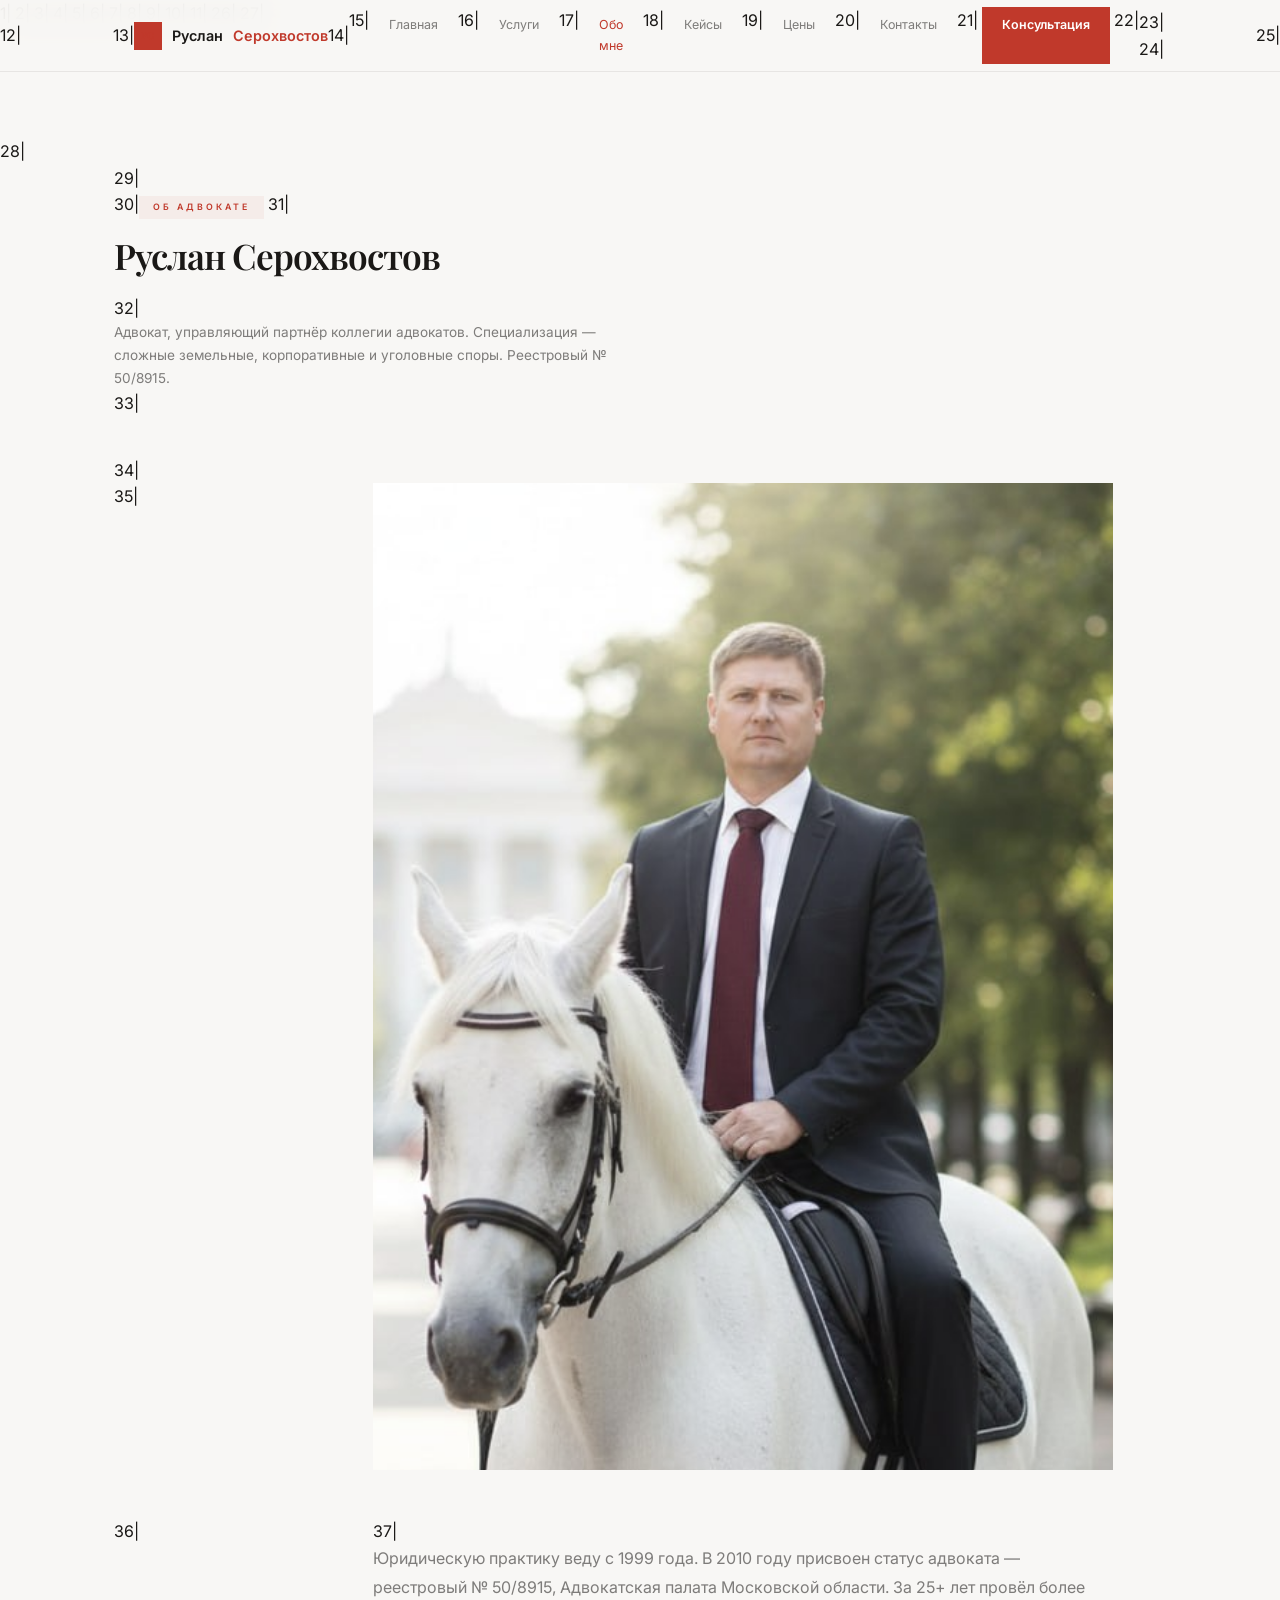
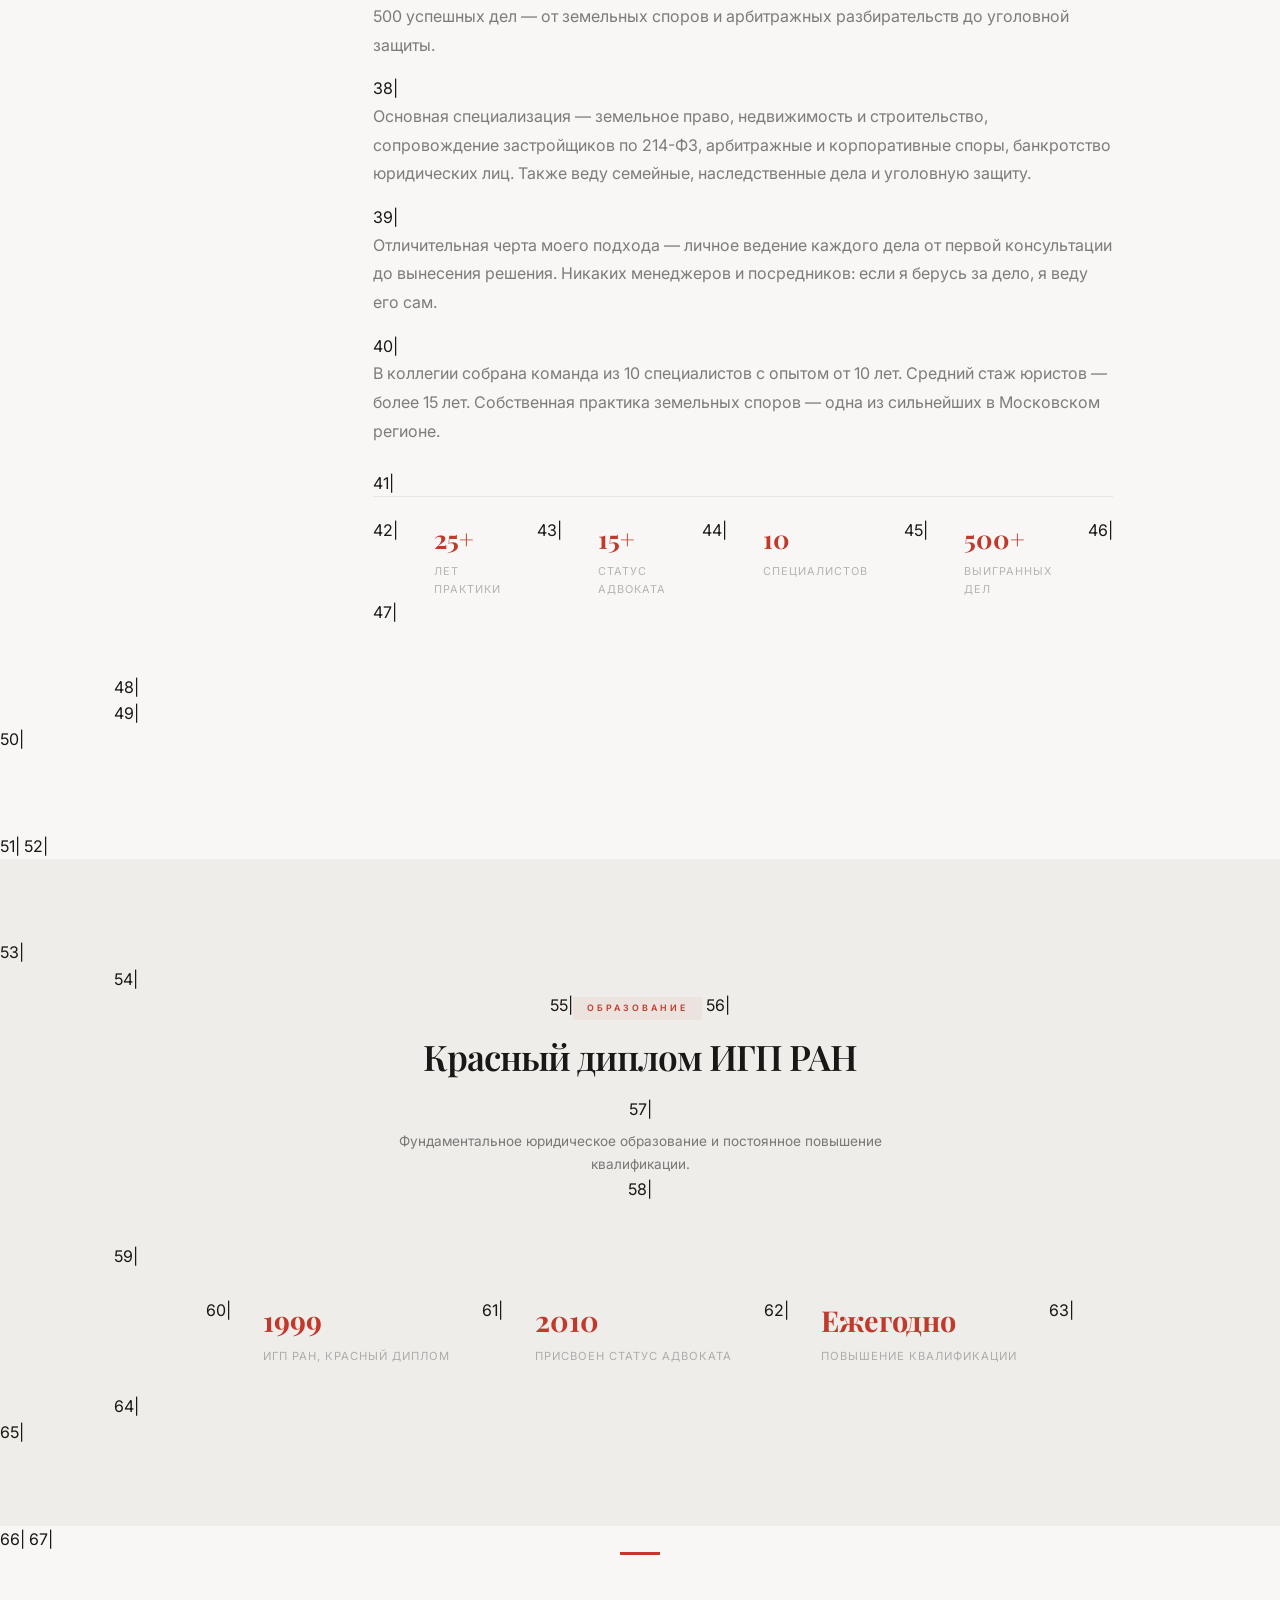
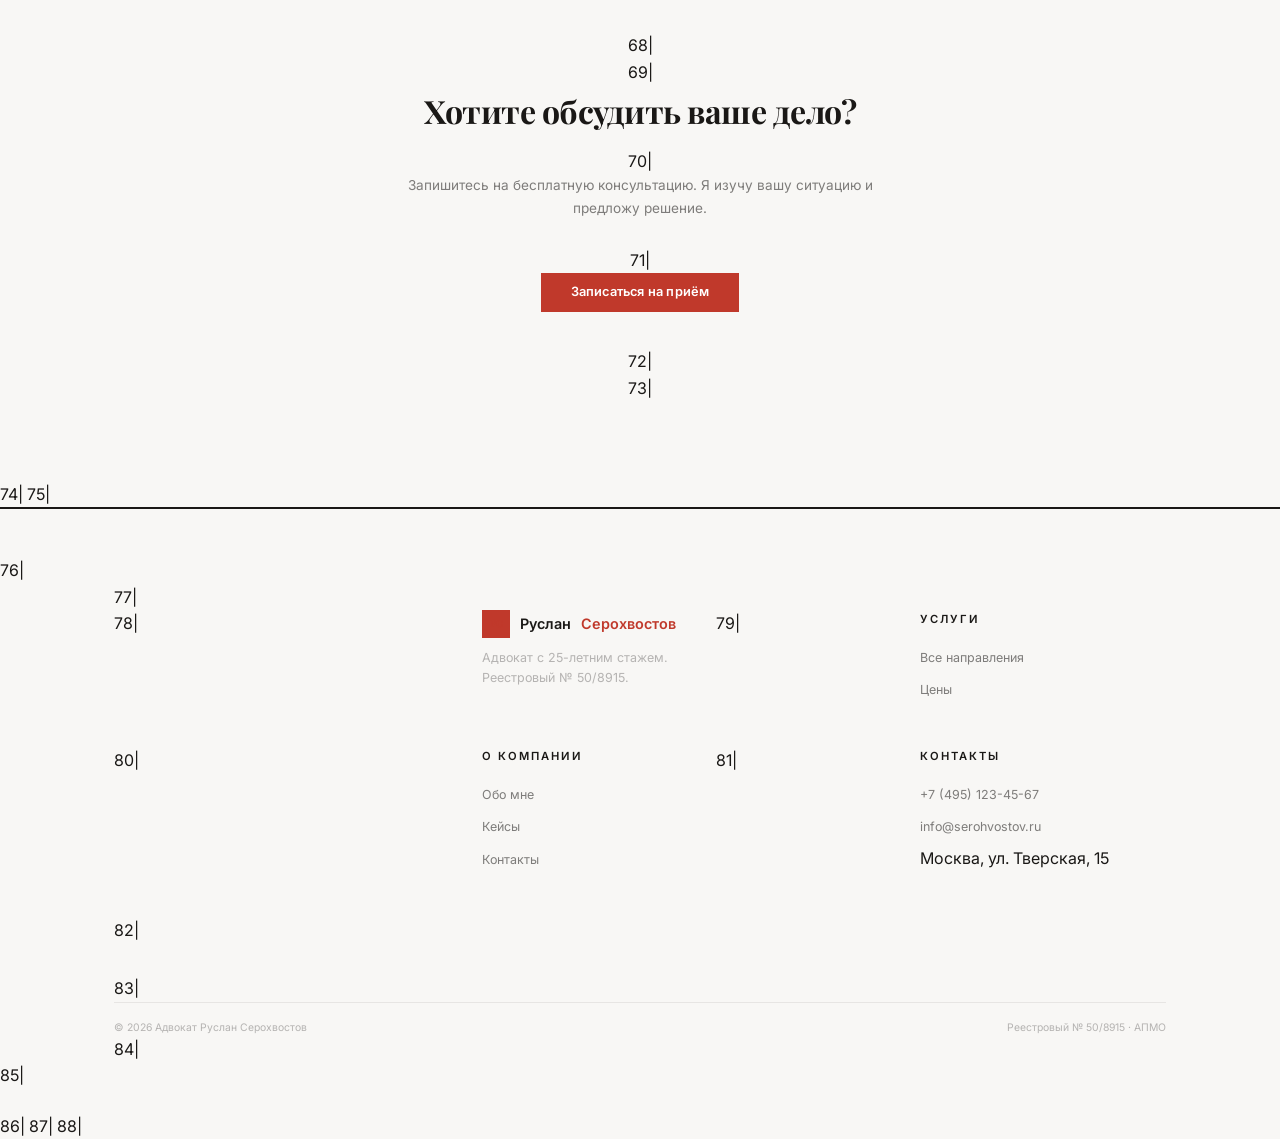
==== commit cd17ea86: "about photo scale 1.55" ====
--- a/about.html
+++ b/about.html
@@ -32,7 +32,7 @@
     32|<p class="s-sub">Адвокат, управляющий партнёр коллегии адвокатов. Специализация — сложные земельные, корпоративные и уголовные споры. Реестровый № 50/8915.</p>
     33|</div>
     34|<div class="hero-in" style="grid-template-columns:.8fr 1.2fr;align-items:start">
-    35|<div class="hero-img"><img src="images/about-photo.jpg" style="object-position:50% 5%;transform:scale(1.45)"></div>
+    35|<div class="hero-img"><img src="images/about-photo.jpg" style="transform:scale(1.55);object-position:50% 5%"></div>
     36|<div>
     37|<p style="color:var(--text2);line-height:1.8;margin-bottom:16px">Юридическую практику веду с 1999 года. В 2010 году присвоен статус адвоката — реестровый № 50/8915, Адвокатская палата Московской области. За 25+ лет провёл более 500 успешных дел — от земельных споров и арбитражных разбирательств до уголовной защиты.</p>
     38|<p style="color:var(--text2);line-height:1.8;margin-bottom:16px">Основная специализация — земельное право, недвижимость и строительство, сопровождение застройщиков по 214-ФЗ, арбитражные и корпоративные споры, банкротство юридических лиц. Также веду семейные, наследственные дела и уголовную защиту.</p>
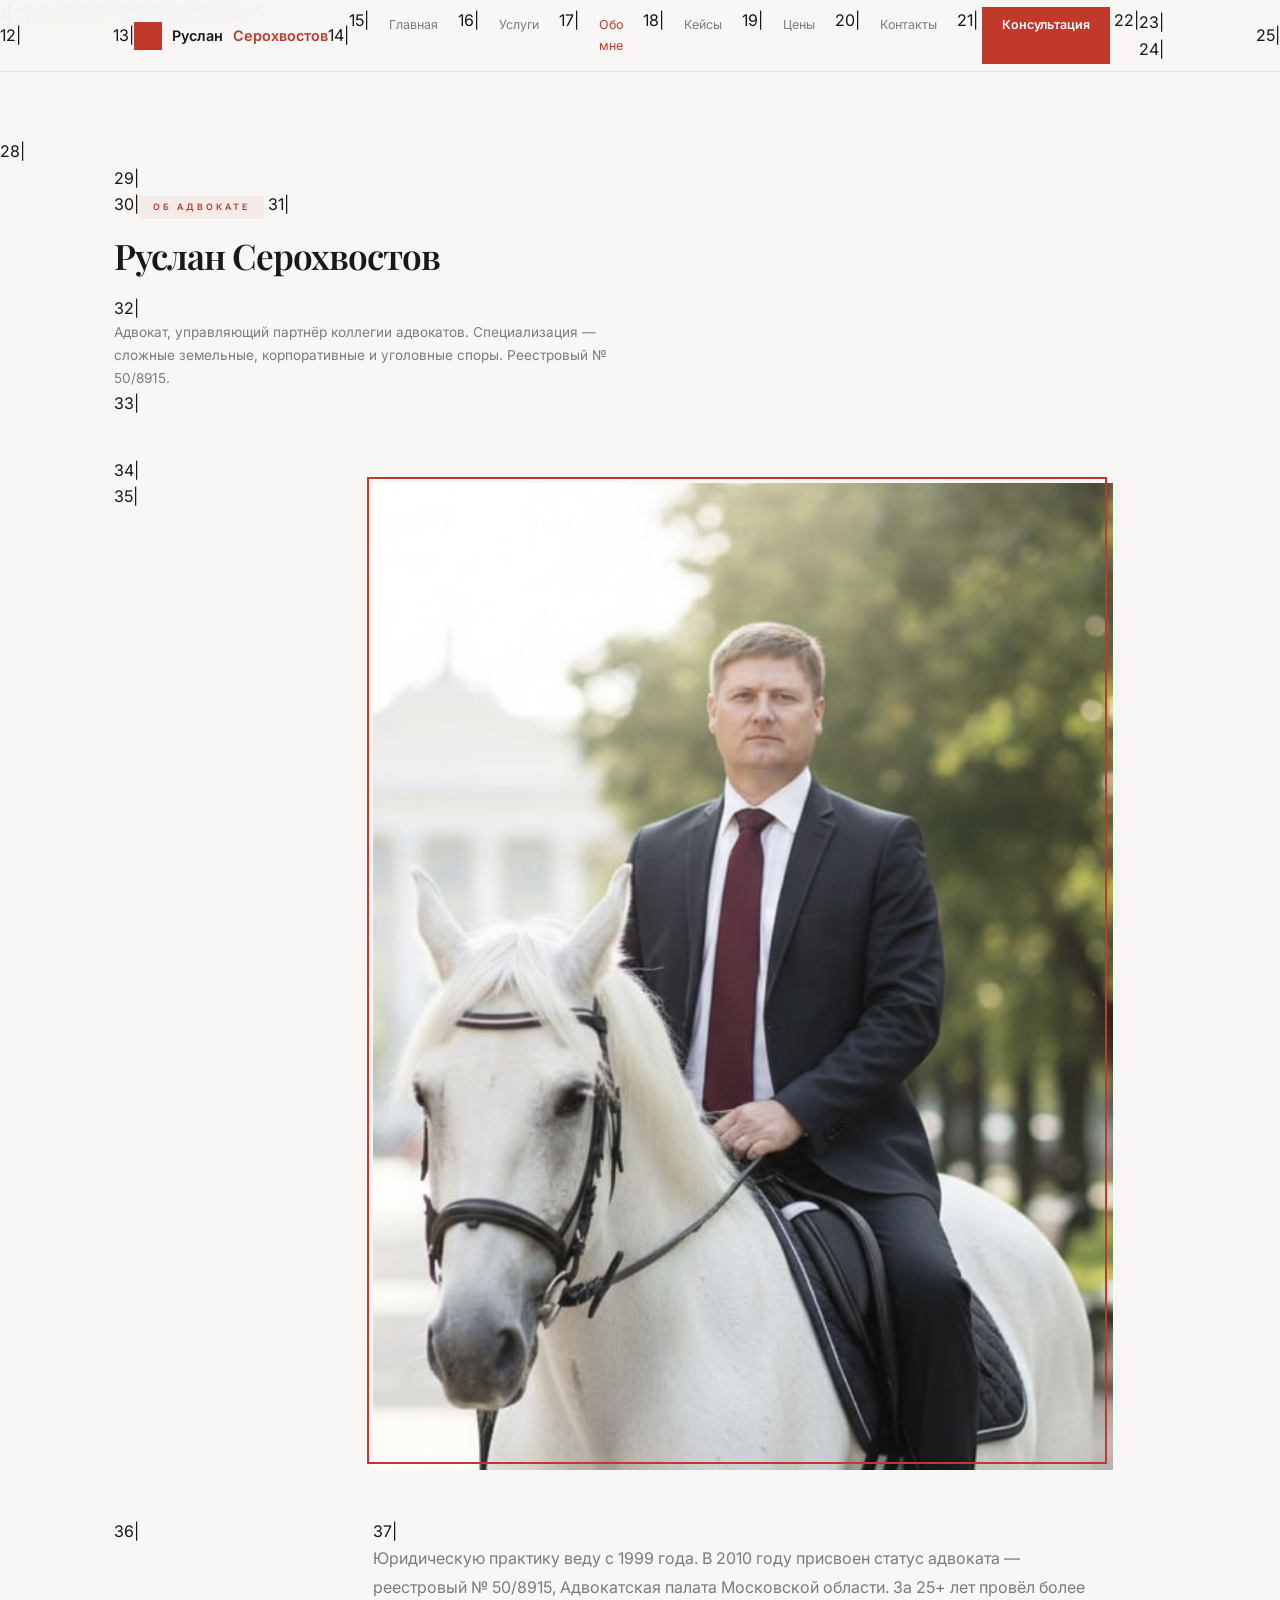
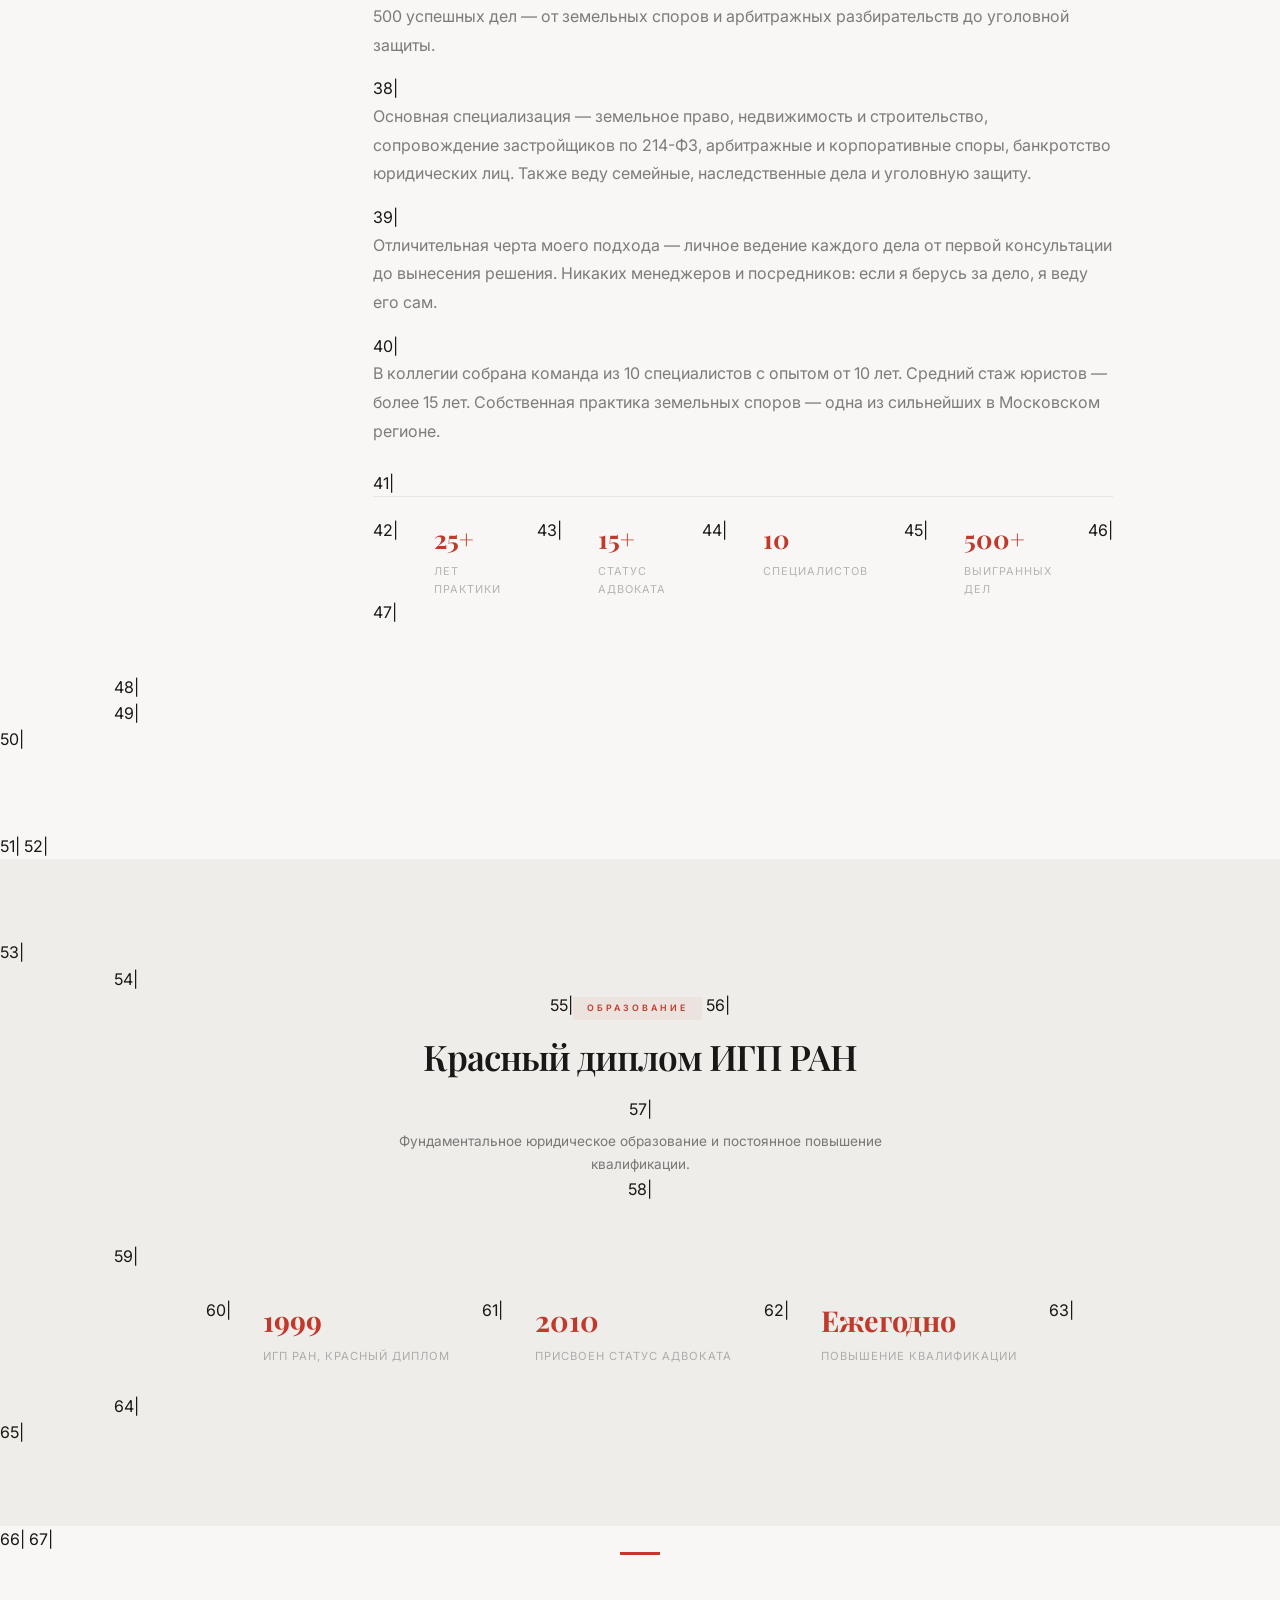
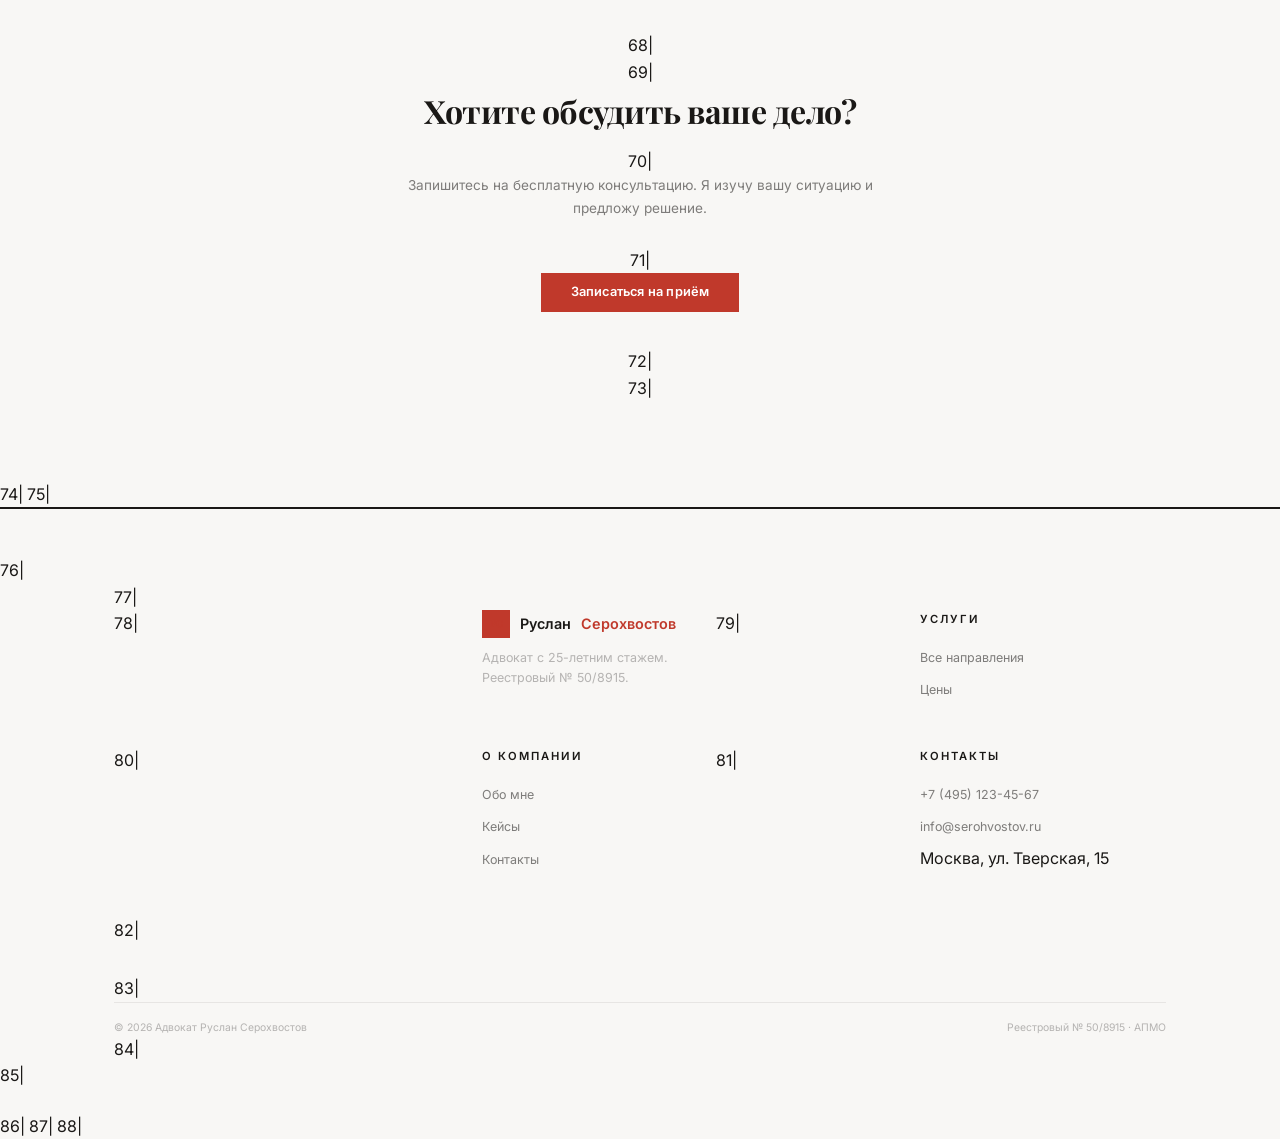
==== commit b8fc5715: "red border fix via hero-img-wrap" ====
--- a/about.html
+++ b/about.html
@@ -32,7 +32,7 @@
     32|<p class="s-sub">Адвокат, управляющий партнёр коллегии адвокатов. Специализация — сложные земельные, корпоративные и уголовные споры. Реестровый № 50/8915.</p>
     33|</div>
     34|<div class="hero-in" style="grid-template-columns:.8fr 1.2fr;align-items:start">
-    35|<div class="hero-img"><img src="images/about-photo.jpg" style="transform:scale(1.55);object-position:50% 5%"></div>
+    35|<div class="hero-img"><div class="hero-img-wrap"><img src="images/about-photo.jpg" style="transform:scale(1.55);object-position:50% 5%"></div></div>
     36|<div>
     37|<p style="color:var(--text2);line-height:1.8;margin-bottom:16px">Юридическую практику веду с 1999 года. В 2010 году присвоен статус адвоката — реестровый № 50/8915, Адвокатская палата Московской области. За 25+ лет провёл более 500 успешных дел — от земельных споров и арбитражных разбирательств до уголовной защиты.</p>
     38|<p style="color:var(--text2);line-height:1.8;margin-bottom:16px">Основная специализация — земельное право, недвижимость и строительство, сопровождение застройщиков по 214-ФЗ, арбитражные и корпоративные споры, банкротство юридических лиц. Также веду семейные, наследственные дела и уголовную защиту.</p>
--- a/css/law.css
+++ b/css/law.css
@@ -41,9 +41,10 @@
 .stats{display:flex;gap:36px;padding-top:24px;border-top:1px solid var(--border)}
 .stat-num{font-family:var(--serif);font-size:1.6rem;font-weight:700;color:var(--red)}
 .stat-label{font-size:.68rem;color:var(--text3);text-transform:uppercase;letter-spacing:1px;margin-top:4px}
-.hero-img{position:relative;overflow:hidden}
+.hero-img{position:relative}
 .hero-img img{width:100%;aspect-ratio:3/4;object-fit:cover;filter:grayscale(.25);margin-top:0;object-position:50% 0%}
-.hero-img::before{content:'';position:absolute;inset:12px;border:2px solid var(--red);z-index:-1;transform:translate(6px,6px)}
+.hero-img-wrap{position:relative;overflow:hidden;width:100%;aspect-ratio:3/4}
+.hero-img::before{content:'';position:absolute;top:-6px;left:-6px;right:6px;bottom:6px;border:2px solid var(--red);z-index:2;pointer-events:none}
 
 /* TRUST */
 .trust{display:flex;gap:32px;justify-content:center;padding:28px 0;border-top:1px solid var(--border);border-bottom:1px solid var(--border)}
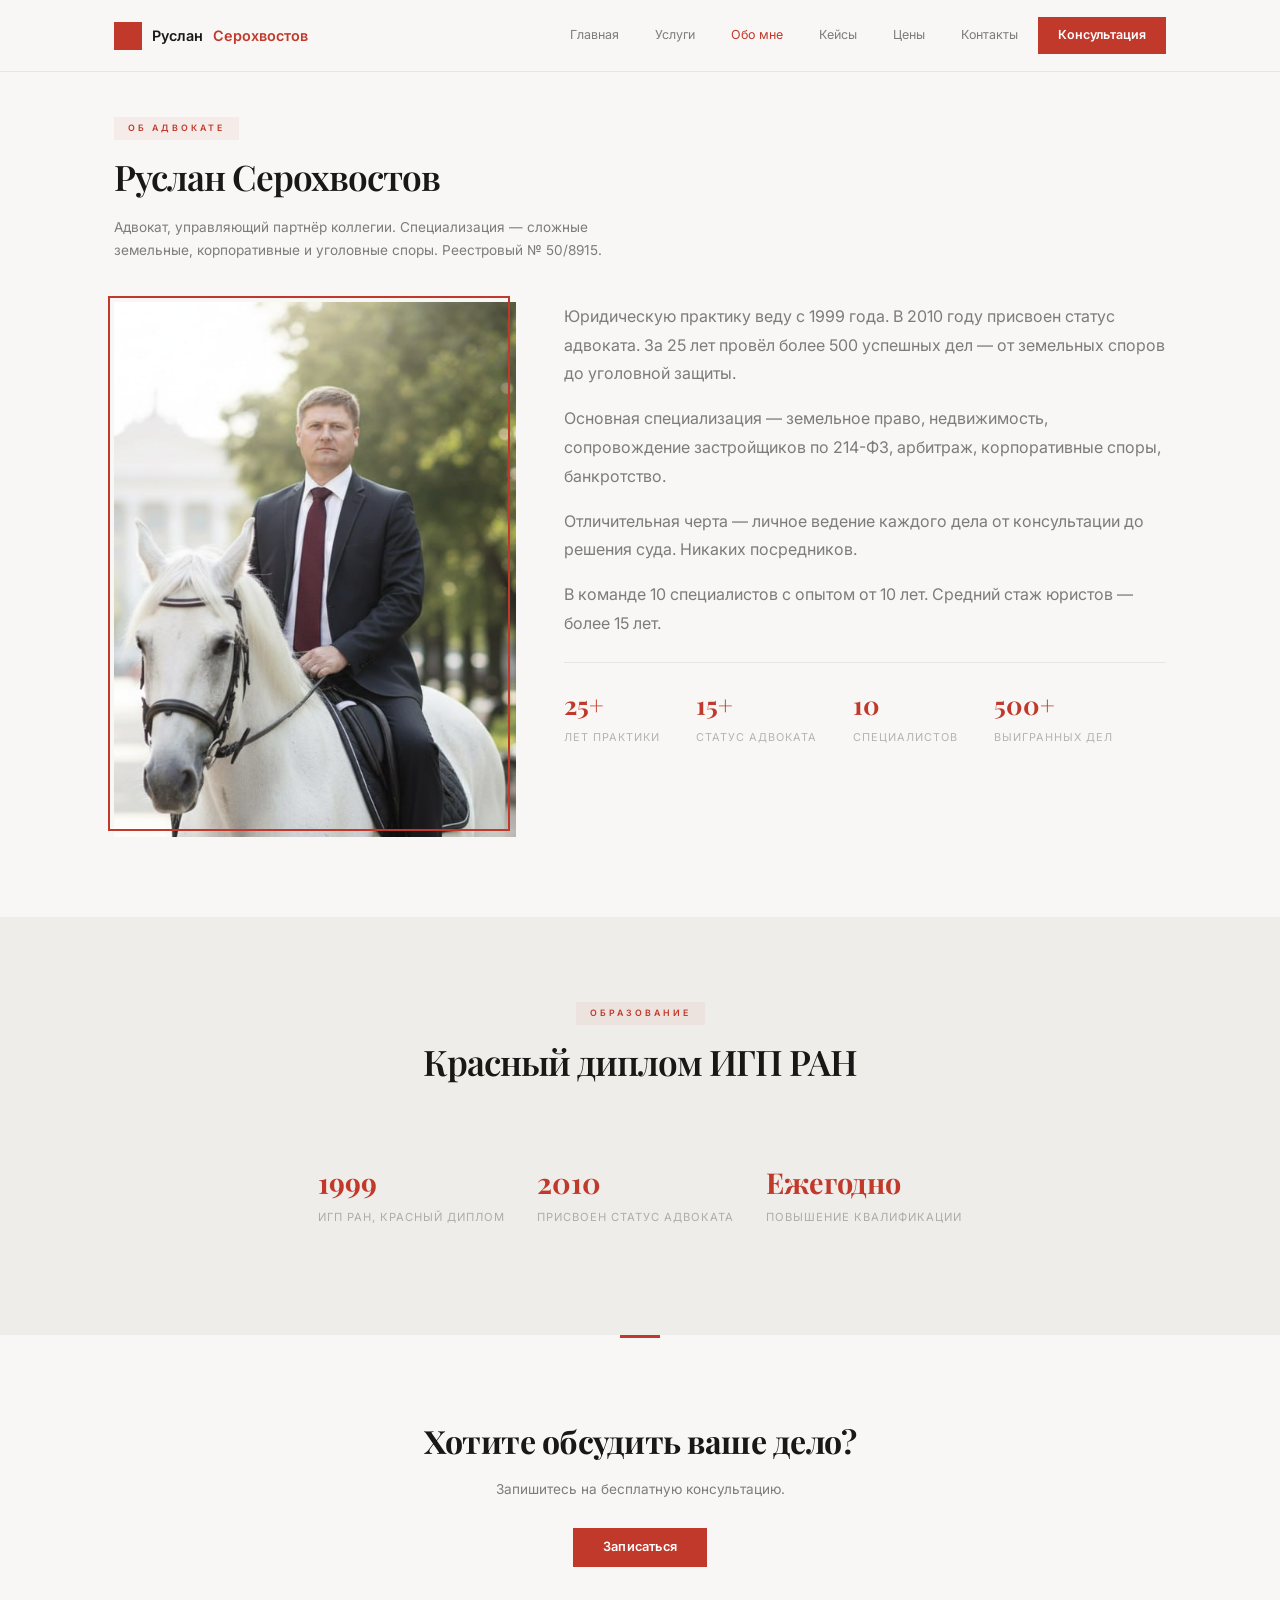
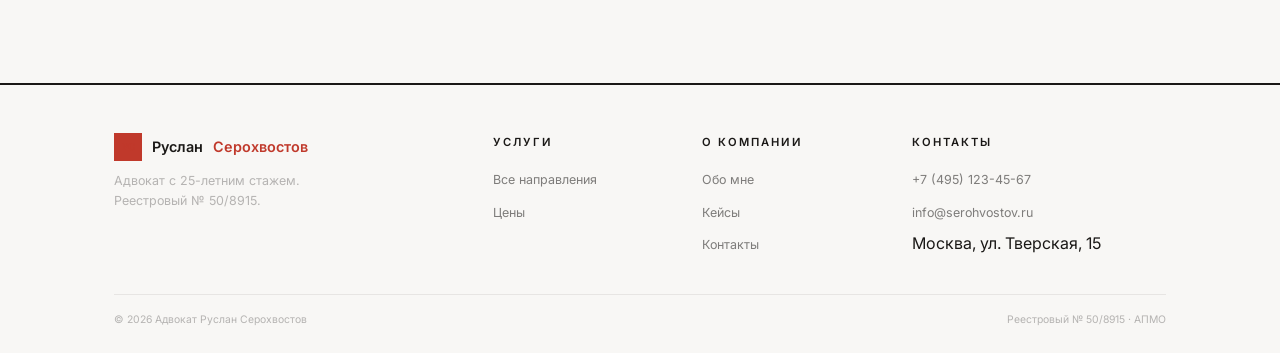
==== commit 660201af: "full rewrite all pages clean" ====
--- a/about.html
+++ b/about.html
@@ -1,98 +1,87 @@
-     1|<!DOCTYPE html>
-     2|<html lang="ru">
-     3|<head>
-     4|<meta charset="UTF-8">
-     5|<meta name="viewport" content="width=device-width,initial-scale=1.0">
-     6|<meta name="description" content="Об адвокате Руслане Серохвостове. Красный диплом ИГП РАН. 25 лет практики. 10 специалистов в команде.">
-     7|<title>Обо мне — Адвокат Руслан Серохвостов</title>
-     8|<link rel="stylesheet" href="css/law.css">
-     9|</head>
-    10|<body>
-    11|<header class="header">
-    12|<div class="container">
-    13|<a href="index.html" class="logo"><span class="logo-mark">РС</span>Руслан <span>Серохвостов</span></a>
-    14|<nav class="nav">
-    15|<a href="index.html">Главная</a>
-    16|<a href="services.html">Услуги</a>
-    17|<a href="about.html" class="active">Обо мне</a>
-    18|<a href="cases.html">Кейсы</a>
-    19|<a href="prices.html">Цены</a>
-    20|<a href="contacts.html">Контакты</a>
-    21|<a href="contacts.html" class="nav-cta">Консультация</a>
-    22|</nav>
-    23|<button class="menu" id="menuBtn"><span></span><span></span><span></span></button>
-    24|</div>
-    25|</header>
-    26|
-    27|<section class="section" style="padding-top:calc(72px + 40px)">
-    28|<div class="container">
-    29|<div class="s-hdr">
-    30|<span class="s-label">Об адвокате</span>
-    31|<h2 class="s-title">Руслан Серохвостов</h2>
-    32|<p class="s-sub">Адвокат, управляющий партнёр коллегии адвокатов. Специализация — сложные земельные, корпоративные и уголовные споры. Реестровый № 50/8915.</p>
-    33|</div>
-    34|<div class="hero-in" style="grid-template-columns:.8fr 1.2fr;align-items:start">
-    35|<div class="hero-img"><div class="hero-img-wrap"><img src="images/about-photo.jpg" style="transform:scale(1.55);object-position:50% 5%"></div></div>
-    36|<div>
-    37|<p style="color:var(--text2);line-height:1.8;margin-bottom:16px">Юридическую практику веду с 1999 года. В 2010 году присвоен статус адвоката — реестровый № 50/8915, Адвокатская палата Московской области. За 25+ лет провёл более 500 успешных дел — от земельных споров и арбитражных разбирательств до уголовной защиты.</p>
-    38|<p style="color:var(--text2);line-height:1.8;margin-bottom:16px">Основная специализация — земельное право, недвижимость и строительство, сопровождение застройщиков по 214-ФЗ, арбитражные и корпоративные споры, банкротство юридических лиц. Также веду семейные, наследственные дела и уголовную защиту.</p>
-    39|<p style="color:var(--text2);line-height:1.8;margin-bottom:16px">Отличительная черта моего подхода — личное ведение каждого дела от первой консультации до вынесения решения. Никаких менеджеров и посредников: если я берусь за дело, я веду его сам.</p>
-    40|<p style="color:var(--text2);line-height:1.8;margin-bottom:24px">В коллегии собрана команда из 10 специалистов с опытом от 10 лет. Средний стаж юристов — более 15 лет. Собственная практика земельных споров — одна из сильнейших в Московском регионе.</p>
-    41|<div class="stats" style="border-top:1px solid var(--border);padding-top:20px">
-    42|<div><div class="stat-num">25+</div><div class="stat-label">Лет практики</div></div>
-    43|<div><div class="stat-num">15+</div><div class="stat-label">Статус адвоката</div></div>
-    44|<div><div class="stat-num">10</div><div class="stat-label">Специалистов</div></div>
-    45|<div><div class="stat-num">500+</div><div class="stat-label">Выигранных дел</div></div>
-    46|</div>
-    47|</div>
-    48|</div>
-    49|</div>
-    50|</section>
-    51|
-    52|<section class="section section-alt">
-    53|<div class="container">
-    54|<div class="s-hdr" style="text-align:center">
-    55|<span class="s-label">Образование</span>
-    56|<h2 class="s-title">Красный диплом ИГП РАН</h2>
-    57|<p class="s-sub" style="margin:8px auto 0">Фундаментальное юридическое образование и постоянное повышение квалификации.</p>
-    58|</div>
-    59|<div class="trust" style="border:none">
-    60|<div><div class="trust-n">1999</div><div class="trust-l">ИГП РАН, красный диплом</div></div>
-    61|<div><div class="trust-n">2010</div><div class="trust-l">Присвоен статус адвоката</div></div>
-    62|<div><div class="trust-n">Ежегодно</div><div class="trust-l">Повышение квалификации</div></div>
-    63|</div>
-    64|</div>
-    65|</section>
-    66|
-    67|<section class="section cta">
-    68|<div class="container">
-    69|<h2>Хотите обсудить ваше дело?</h2>
-    70|<p>Запишитесь на бесплатную консультацию. Я изучу вашу ситуацию и предложу решение.</p>
-    71|<div class="btns"><a href="contacts.html" class="btn btn-primary">Записаться на приём</a></div>
-    72|</div>
-    73|</section>
-    74|
-    75|<footer class="footer">
-    76|<div class="container">
-    77|<div class="fgrid">
-    78|<div><a href="index.html" class="logo"><span class="logo-mark">РС</span>Руслан <span>Серохвостов</span></a><p class="fdesc">Адвокат с 25-летним стажем. Реестровый № 50/8915.</p></div>
-    79|<div><h4>Услуги</h4><ul class="flinks"><li><a href="services.html">Все направления</a></li><li><a href="prices.html">Цены</a></li></ul></div>
-    80|<div><h4>О компании</h4><ul class="flinks"><li><a href="about.html">Обо мне</a></li><li><a href="cases.html">Кейсы</a></li><li><a href="contacts.html">Контакты</a></li></ul></div>
-    81|<div><h4>Контакты</h4><ul class="flinks"><li><a href="tel:+74951234567">+7 (495) 123-45-67</a></li><li><a href="mailto:info@serohvostov.ru">info@serohvostov.ru</a></li><li>Москва, ул. Тверская, 15</li></ul></div>
-    82|</div>
-    83|<div class="fbot"><span>© 2026 Адвокат Руслан Серохвостов</span><span>Реестровый № 50/8915 · АПМО</span></div>
-    84|</div>
-    85|</footer>
-    86|</body>
-    87|</html>
-    88|
-
+<!DOCTYPE html>
+<html lang="ru">
+<head>
+<meta charset="UTF-8">
+<meta name="viewport" content="width=device-width,initial-scale=1.0">
+<title>Обо мне — Адвокат Руслан Серохвостов</title>
+<link rel="stylesheet" href="css/law.css">
+</head>
+<body>
+<header class="header">
+<div class="container">
+<a href="index.html" class="logo"><span class="logo-mark">РС</span>Руслан <span>Серохвостов</span></a>
+<nav class="nav" id="nav">
+<a href="index.html">Главная</a>
+<a href="services.html">Услуги</a>
+<a href="about.html" class="active">Обо мне</a>
+<a href="cases.html">Кейсы</a>
+<a href="prices.html">Цены</a>
+<a href="contacts.html">Контакты</a>
+<a href="contacts.html" class="nav-cta">Консультация</a>
+</nav>
+<button class="menu" id="menuBtn"><span></span><span></span><span></span></button>
+</div>
+</header>
+<section class="section" style="padding-top:calc(72px + 40px)">
+<div class="container">
+<div class="s-hdr">
+<span class="s-label">Об адвокате</span>
+<h2 class="s-title">Руслан Серохвостов</h2>
+<p class="s-sub">Адвокат, управляющий партнёр коллегии. Специализация — сложные земельные, корпоративные и уголовные споры. Реестровый № 50/8915.</p>
+</div>
+<div class="hero-in" style="grid-template-columns:0.8fr 1.2fr;align-items:start">
+<div class="hero-img"><div class="hero-img-wrap"><img src="images/about-photo.jpg" style="transform:scale(1.55)"></div></div>
+<div>
+<p style="color:var(--text2);line-height:1.8;margin-bottom:16px">Юридическую практику веду с 1999 года. В 2010 году присвоен статус адвоката. За 25 лет провёл более 500 успешных дел — от земельных споров до уголовной защиты.</p>
+<p style="color:var(--text2);line-height:1.8;margin-bottom:16px">Основная специализация — земельное право, недвижимость, сопровождение застройщиков по 214-ФЗ, арбитраж, корпоративные споры, банкротство.</p>
+<p style="color:var(--text2);line-height:1.8;margin-bottom:16px">Отличительная черта — личное ведение каждого дела от консультации до решения суда. Никаких посредников.</p>
+<p style="color:var(--text2);line-height:1.8;margin-bottom:24px">В команде 10 специалистов с опытом от 10 лет. Средний стаж юристов — более 15 лет.</p>
+<div class="stats" style="border-top:1px solid var(--border);padding-top:20px">
+<div><div class="stat-num">25+</div><div class="stat-label">Лет практики</div></div>
+<div><div class="stat-num">15+</div><div class="stat-label">Статус адвоката</div></div>
+<div><div class="stat-num">10</div><div class="stat-label">Специалистов</div></div>
+<div><div class="stat-num">500+</div><div class="stat-label">Выигранных дел</div></div>
+</div>
+</div>
+</div>
+</div>
+</section>
+<section class="section section-alt">
+<div class="container">
+<div class="s-hdr" style="text-align:center">
+<span class="s-label">Образование</span>
+<h2 class="s-title">Красный диплом ИГП РАН</h2>
+</div>
+<div class="trust" style="border:none">
+<div><div class="trust-n">1999</div><div class="trust-l">ИГП РАН, красный диплом</div></div>
+<div><div class="trust-n">2010</div><div class="trust-l">Присвоен статус адвоката</div></div>
+<div><div class="trust-n">Ежегодно</div><div class="trust-l">Повышение квалификации</div></div>
+</div>
+</div>
+</section>
+<section class="section cta">
+<div class="container">
+<h2>Хотите обсудить ваше дело?</h2>
+<p>Запишитесь на бесплатную консультацию.</p>
+<div class="btns"><a href="contacts.html" class="btn btn-primary">Записаться</a></div>
+</div>
+</section>
+<footer class="footer">
+<div class="container">
+<div class="fgrid">
+<div><a href="index.html" class="logo"><span class="logo-mark">РС</span>Руслан <span>Серохвостов</span></a><p class="fdesc">Адвокат с 25-летним стажем. Реестровый № 50/8915.</p></div>
+<div><h4>Услуги</h4><ul class="flinks"><li><a href="services.html">Все направления</a></li><li><a href="prices.html">Цены</a></li></ul></div>
+<div><h4>О компании</h4><ul class="flinks"><li><a href="about.html">Обо мне</a></li><li><a href="cases.html">Кейсы</a></li><li><a href="contacts.html">Контакты</a></li></ul></div>
+<div><h4>Контакты</h4><ul class="flinks"><li><a href="tel:+74951234567">+7 (495) 123-45-67</a></li><li><a href="mailto:info@serohvostov.ru">info@serohvostov.ru</a></li><li>Москва, ул. Тверская, 15</li></ul></div>
+</div>
+<div class="fbot"><span>© 2026 Адвокат Руслан Серохвостов</span><span>Реестровый № 50/8915 · АПМО</span></div>
+</div>
+</footer>
 <script>
-document.getElementById("menuBtn").addEventListener("touchstart",function(e){
+document.getElementById('menuBtn').addEventListener('touchstart',function(e){
   e.preventDefault();
-  document.querySelector(".nav").classList.toggle("active");
+  document.querySelector('.nav').classList.toggle('active');
 });
 </script>
-
 </body>
 </html>
